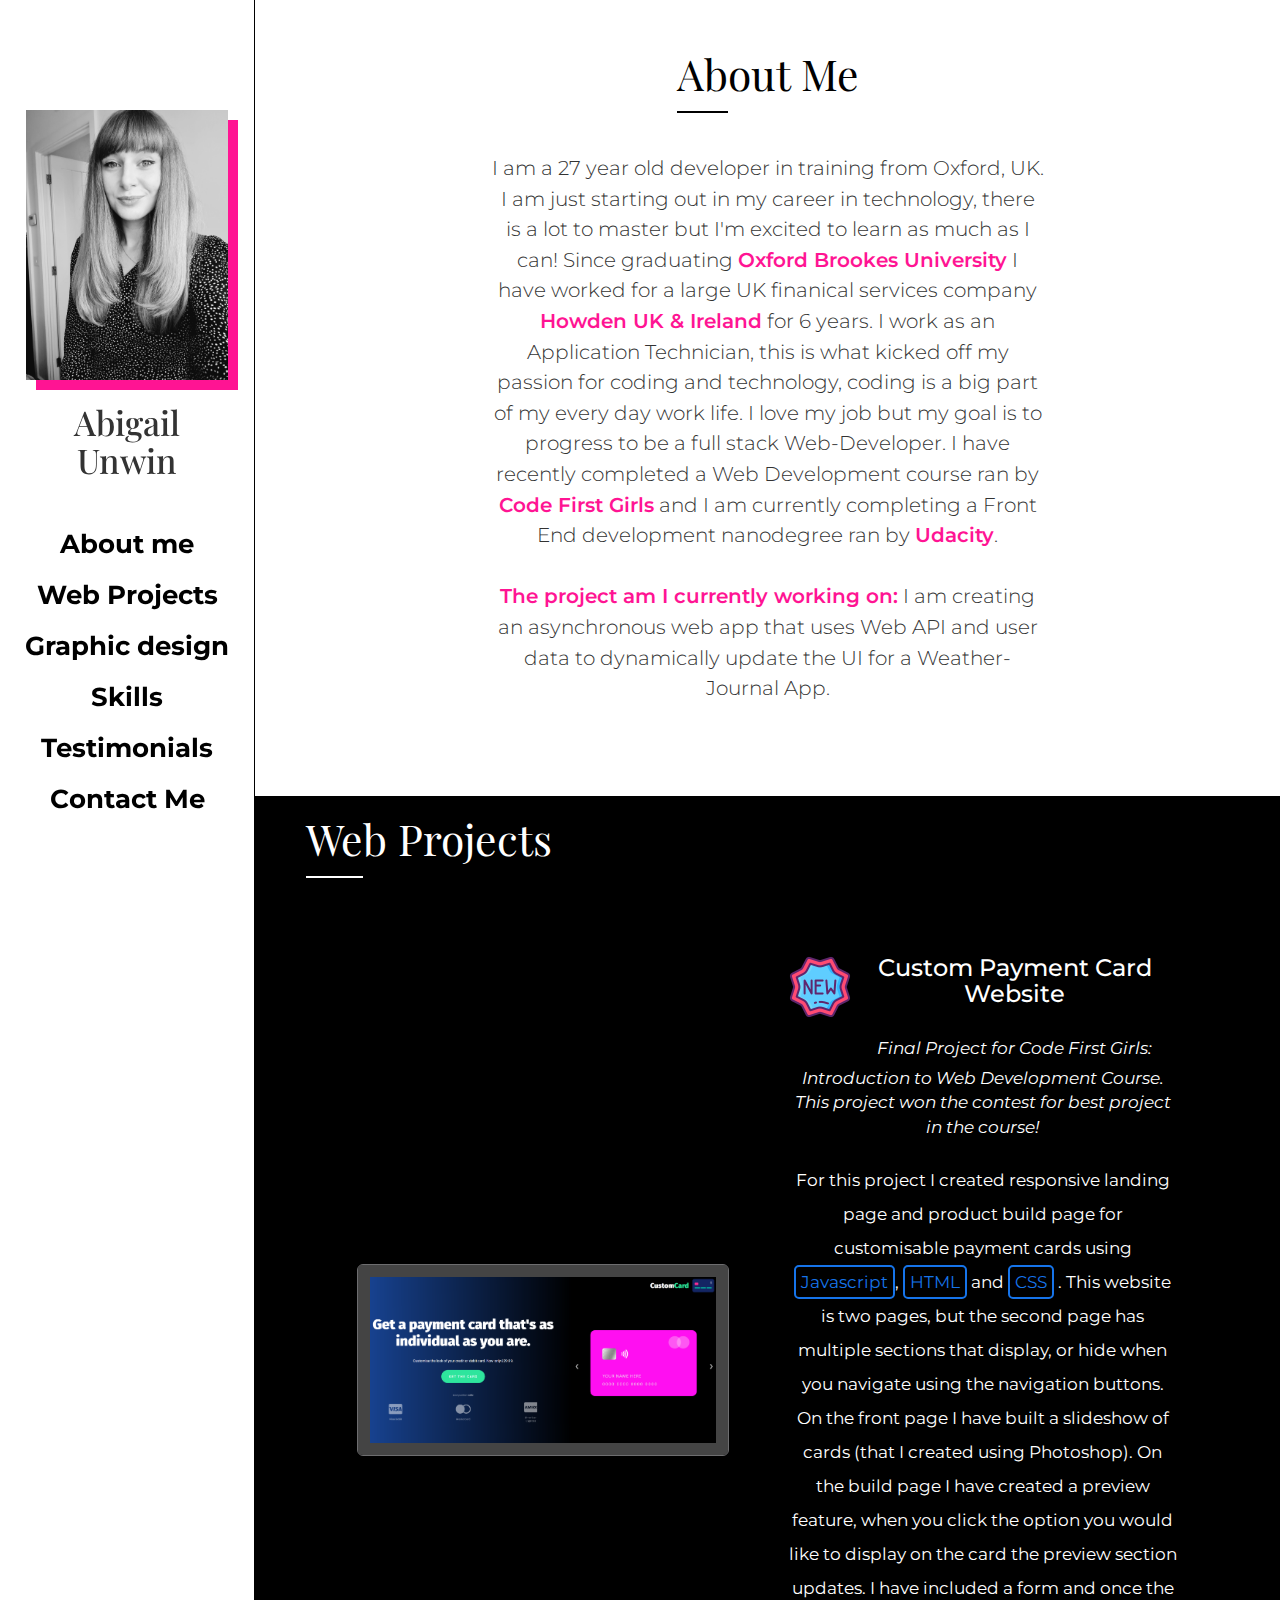
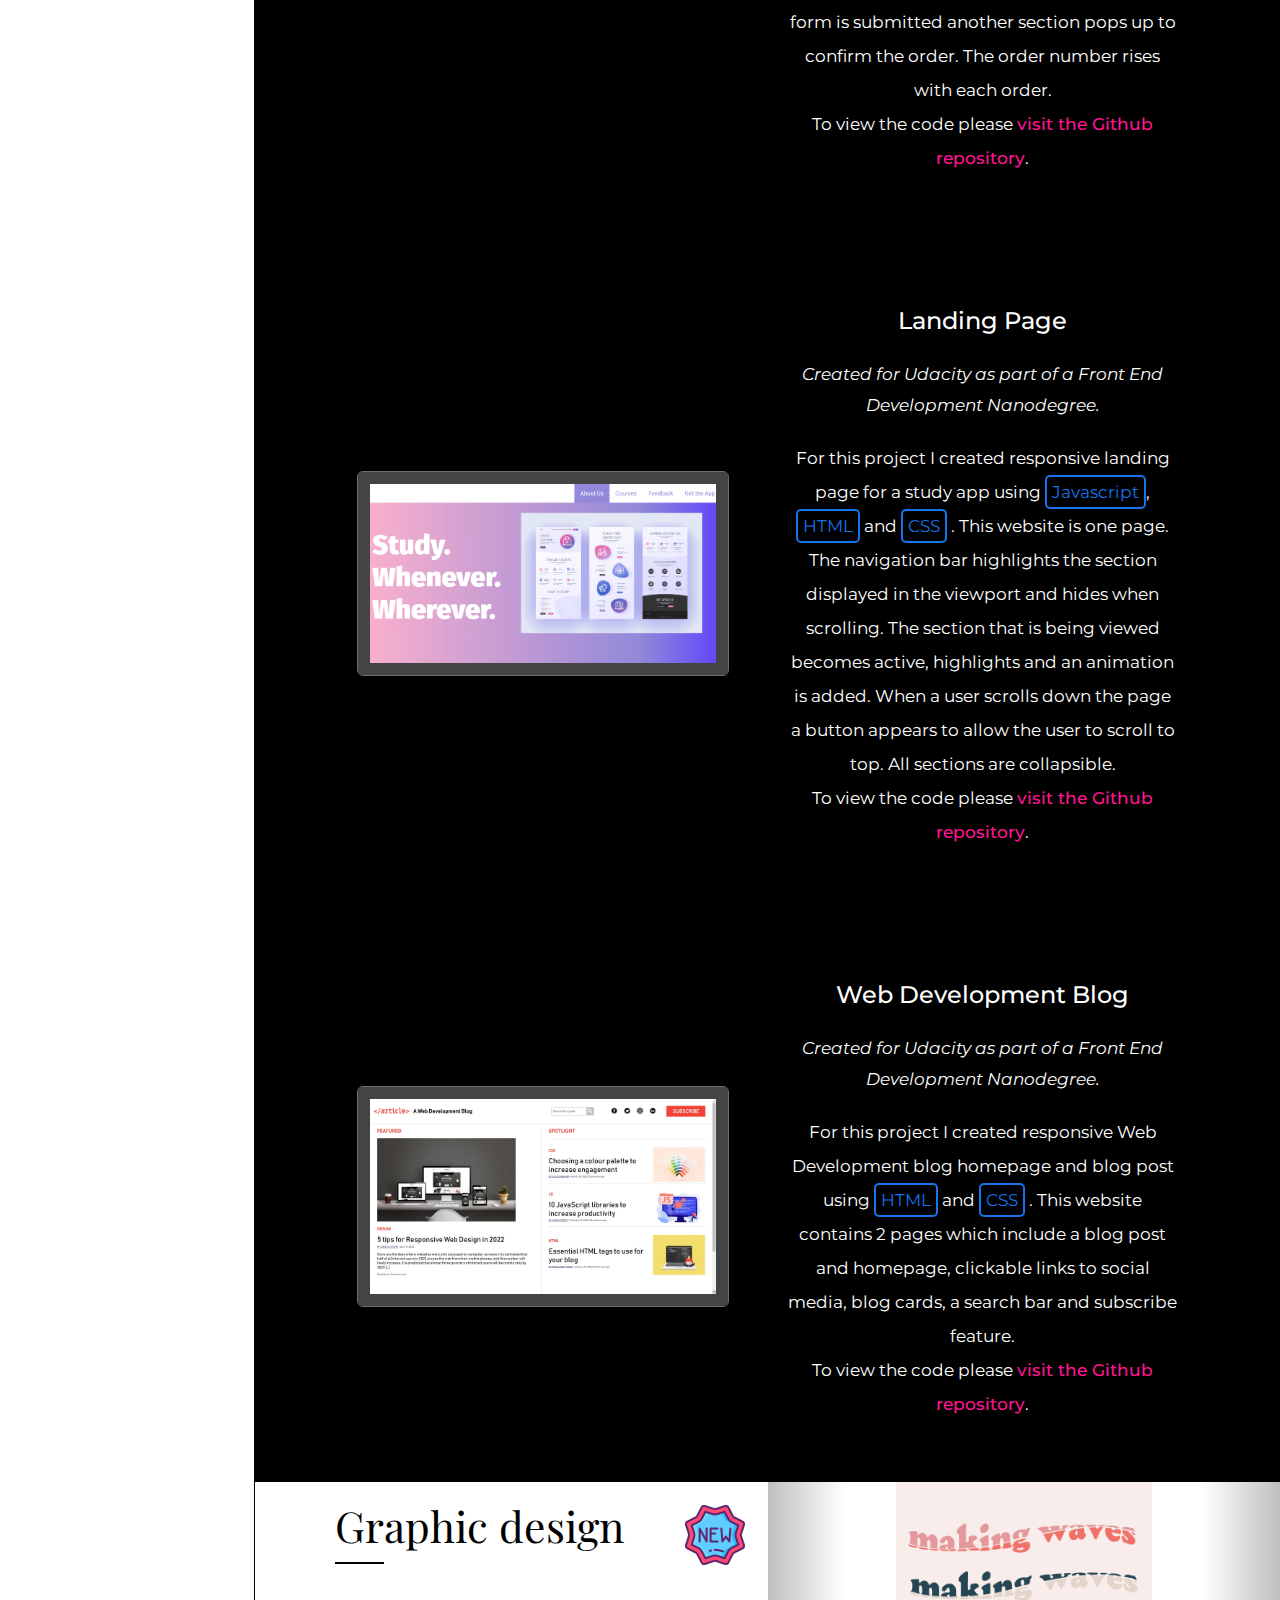
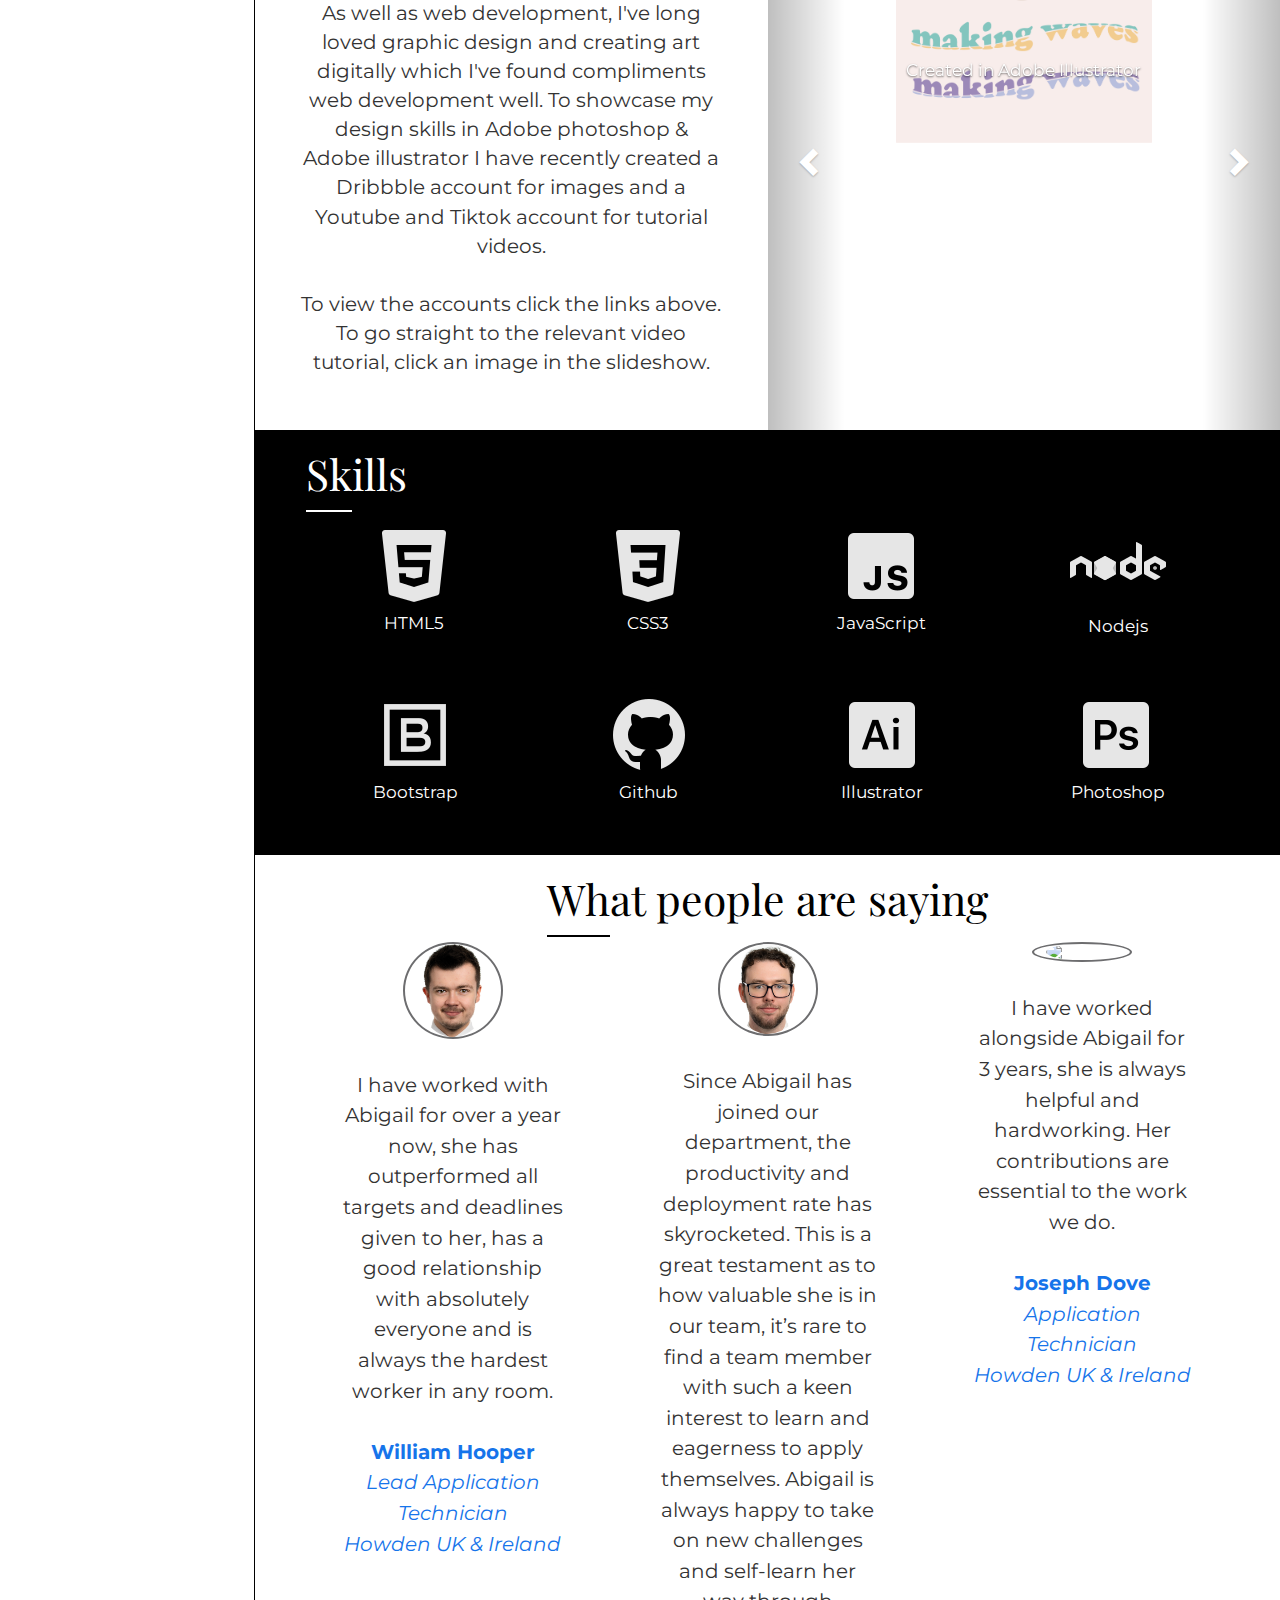
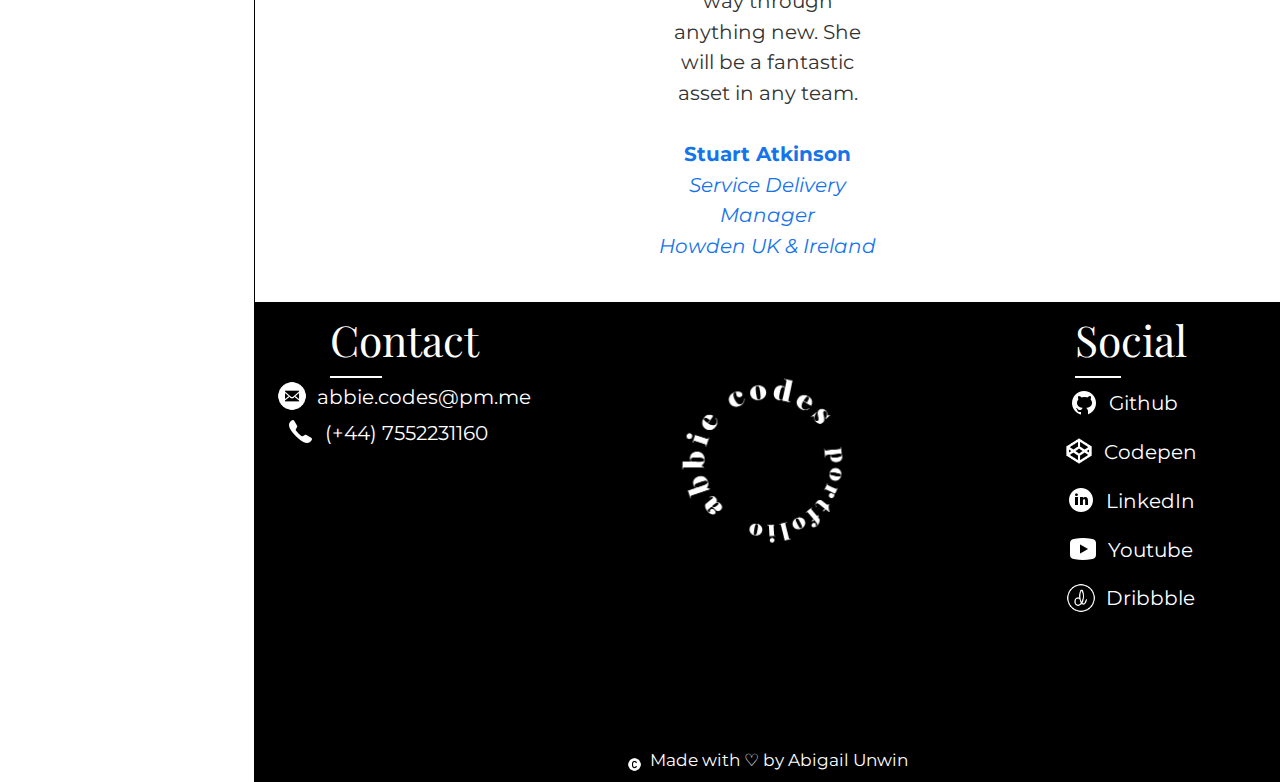
==== index.html @ 574ca109 "Update index.html" ====
<!DOCTYPE html>
<html lang="en">

<head>
    <!--Meta-->
    <meta charset="UTF-8">
    <meta name="viewport" content="width=device-width, initial-scale=1.0">
    <!--Bootstrap-->
    <link rel="stylesheet" href="https://maxcdn.bootstrapcdn.com/bootstrap/3.4.1/css/bootstrap.min.css">
    <script src="https://ajax.googleapis.com/ajax/libs/jquery/3.6.0/jquery.min.js"></script>
    <script src="https://maxcdn.bootstrapcdn.com/bootstrap/3.4.1/js/bootstrap.min.js"></script>
    <!--Favicon-->
    <link rel="apple-touch-icon" sizes="180x180" href="images/favicon/apple-touch-icon.png">
    <link rel="icon" type="image/png" sizes="32x32" href="images/favicon/favicon-32x32.png">
    <link rel="icon" type="image/png" sizes="16x16" href="images/favicon/favicon-16x16.png">
    <link rel="manifest" href="images/favicon/site.webmanifest">
    <!--CSS-->
    <link rel="stylesheet" href="CSS/styles.css">
    <link href="https://fonts.googleapis.com/css2?family=Montserrat:wght@200;300;400;500;600;700&display=swap"
        rel="stylesheet">
    <link href="https://fonts.googleapis.com/css2?family=Playfair+Display:wght@700&display=swap" rel="stylesheet">
    <link rel="preconnect" href="https://fonts.googleapis.com">
    <link rel="preconnect" href="https://fonts.gstatic.com" crossorigin>
    <!--Title-->
    <title>Abigail Unwin | Portfolio</title>
</head>

<body id="body">
    <header id="header-container">
        <nav>
            <img src="images/headshot.jpg" alt="A photo of Abigail Unwin">
            <h1 class="header-name">Abigail Unwin</h1>
            <br>
            <a class="nav-link">About me</a>
            <a class="nav-link">Web Projects</a>
            <a class="nav-link">Graphic design</a>
            <a class="nav-link">Skills</a>
            <a class="nav-link">Testimonials</a>
            <a class="nav-link">Contact Me</a>
        </nav>
    </header>
    <section id="about-me-container">
        <h2 class="section-title" class="about-me-title"><span class="underline">Ab</span>out Me</h2><br>
        <p class="about-me">
            I am a 27 year old developer in training from Oxford, UK.
            I am just starting out in my career in technology,
            there is a lot to master but I'm excited to learn as much as I can!
            Since graduating <a href="https://www.brookes.ac.uk/">Oxford Brookes University</a> I have worked
            for a large UK finanical services company <a href="https://www.howdengroup.com/uk-en">Howden UK &
                Ireland</a>
            for 6 years. I work as an Application Technician, this is what kicked off my passion for coding and
            technology,
            coding is a big part of my every day work life. I love my job but my goal is to progress to be a full stack
            Web-Developer. I have recently completed a Web Development course ran by <a
                href="https://codefirstgirls.com/">Code First
                Girls</a> and I am currently completing a Front End development nanodegree
            ran by <a
                href="https://www.udacity.com/course/front-end-web-developer-nanodegree--nd0011?utm_source=gsem_brand&utm_medium=ads_r&utm_campaign=12906460312_c_individuals&utm_term=121838871739&utm_keyword=udacity%20front%20end_e&gclid=CjwKCAjw4ayUBhA4EiwATWyBrqVFnnVUpAnf2r1iGQ95xTxOIpW04v_8TKuYKuVAc_D9p9ez-XQKbBoCvZEQAvD_BwE">Udacity</a>.
            <br><br>
            <span class="current-project">The project am I currently working on:</span> I am creating an asynchronous
            web app that uses Web API and user data to dynamically update the UI for a Weather-Journal App.
        </p>
    </section>
    <section id="projects-container">
        <div class="title-container">
            <h2 class="section-title white-title"><span class="white-title underline">We</span>b Projects</h2>
        </div>
        <div class="projects">
            <div class="project-card">
                <div class="left-col-project-card">
                    <a href="https://abbie-codes.github.io/custom-card/">
                        <img class="project-image" src="images/custom-card.png" alt="image of Custom Card landing page"
                            width="95%"></a>
                </div>
                <div class="right-col-project-card">
                    <a class="project-name" href="https://abbie-codes.github.io/custom-card/">
                        <h3><img class="new-project" src="images/icons/new.png" alt="new">Custom Payment Card Website
                        </h3>
                    </a>
                    <i>Final Project for Code First Girls: Introduction to Web Development Course.<br>
                        This project won the contest for best project in the course!</i><br>
                    <br>
                    <p>For this project I created responsive landing page and product build page for customisable
                        payment cards using <span class="lang">Javascript</span>, <span class="lang">HTML</span>
                        and <span class="lang">CSS</span> . This website is two pages, but the second page has multiple
                        sections that display, or hide when you navigate using the navigation buttons. On the front page
                        I have built a slideshow of cards (that I created using Photoshop). On the build page I have
                        created a preview feature, when you click the option you would like to display on the card the
                        preview section updates. I have included a form and once the form is submitted another section
                        pops up to confirm the order.
                        The order number rises with each order.
                        <br>
                        To view the code please
                        <a class="github-repository" href="https://github.com/abbie-codes/custom-card">visit the Github
                            repository</a>.
                    </p>
                </div>
            </div>
            <div class="projects">
                <div class="project-card">
                    <div class="left-col-project-card">
                        <a href="https://abbie-codes.github.io/landing-page/">
                            <img class="project-image" src="images/landing-page.png" alt="image of landing page"
                                width="95%"></a>
                    </div>
                    <div class="right-col-project-card">
                        <a class="project-name" href="https://abbie-codes.github.io/landing-page/">
                            <h3>Landing Page</h3>
                        </a>
                        <i>Created for Udacity as part of a Front End Development Nanodegree.</i><br>
                        <br>
                        <p>For this project I created responsive landing page for a study app using <span
                                class="lang">Javascript</span>, <span class="lang">HTML</span>
                            and <span class="lang">CSS</span> . This website is one page. The navigation bar highlights
                            the
                            section displayed in the viewport and hides when scrolling. The section that is being viewed
                            becomes active, highlights and an animation is added. When a user scrolls down the page a
                            button
                            appears to allow the user to scroll to top. All sections are collapsible.
                            <br>
                            To view the code please
                            <a class="github-repository" href="https://github.com/abbie-codes/landing-page">visit the
                                Github
                                repository</a>.
                        </p>
                    </div>
                </div>
                <div class="project-card">
                    <div class="left-col-project-card">
                        <a href="https://abbie-codes.github.io/article-blog/">
                            <img class="project-image" src="images/article-blog.jpg" alt="image of blog website"
                                width="95%"></a>
                    </div>
                    <div class="right-col-project-card">
                        <a class="project-name" href="https://abbie-codes.github.io/article-blog/">
                            <h3>Web Development Blog</h3>
                        </a>
                        <i>Created for Udacity as part of a Front End Development Nanodegree.</i><br>
                        <br>
                        <p>For this project I created responsive Web Development blog homepage and blog post using <span
                                class="lang">HTML</span>
                            and <span class="lang">CSS</span> . This website contains 2 pages which include a blog post
                            and
                            homepage,
                            clickable links to social media, blog cards, a search
                            bar and subscribe feature.
                            <br>
                            To view the code please
                            <a class="github-repository" href="https://github.com/abbie-codes/article-blog">visit the
                                Github
                                repository</a>.
                        </p>
                    </div>
                </div>
            </div>
    </section>

    <section id="design-container">
        <div id="design-description">
            <h2 class="section-title" class="about-me-title"><span class="underline">Gr</span>aphic design<img
                    class="new" src="images/icons/new.png" alt="new"></h2><br>
            <p class="design-description-p">As well as web development, I've long loved graphic design and creating art
                digitally which I've found compliments web development well.
                To showcase my design skills in Adobe photoshop & Adobe illustrator I have recently created a Dribbble
                account for images and a Youtube and Tiktok account for tutorial videos.
                <br><br>
                To view the accounts click the links above. To go straight to the relevant video tutorial, click an
                image in the slideshow.
            </p>
        </div>

        <div id="myCarousel" class="carousel slide">
            <!-- Indicators -->
            <ol class="carousel-indicators">
                <li class="item1 active"></li>
                <li class="item2"></li>
                <li class="item3"></li>
                <li class="item4"></li>
            </ol>

            <!-- Wrapper for slides -->
            <div class="carousel-inner" role="listbox">

                <div class="item active">
                    <a href="https://www.youtube.com/watch?v=UZ1Rp2_9cpw">
                        <img src="images/making-waves.png"
                            alt="Making waves text that repeats four times with wavy effect split in the middle multicolored">
                    </a>
                    <div class="carousel-caption">
                        <p>Created in Adobe Illustrator</p>
                    </div>
                </div>

                <div class="item">
                    <a href="https://www.youtube.com/watch?v=UZ1Rp2_9cpw">
                        <img src="images/making-waves.png"
                            alt="Making waves text that repeats four times with wavy effect split in the middle multicolored">
                    </a>
                    <div class="carousel-caption">
                        <p>Created in Adobe Illustrator</p>
                    </div>
                </div>

                <div class="item">
                    <a href="https://www.youtube.com/watch?v=UZ1Rp2_9cpw">
                        <img src="images/making-waves.png"
                            alt="Making waves text that repeats four times with wavy effect split in the middle multicolored">
                    </a>
                    <div class="carousel-caption">
                        <p>Created in Adobe Illustrator</p>
                    </div>
                </div>

                <div class="item">
                    <a href="https://www.youtube.com/watch?v=UZ1Rp2_9cpw">
                        <img src="images/making-waves.png"
                            alt="Making waves text that repeats four times with wavy effect split in the middle multicolored">
                    </a>
                    <div class="carousel-caption">
                        <p>Created in Adobe Illustrator</p>
                    </div>
                </div>

            </div>
            <!-- Left and right controls -->
            <a class="left carousel-control" href="#myCarousel" role="button" style="background-color: #fff">
                <span class="glyphicon glyphicon-chevron-left" aria-hidden="true"></span>
                <span class="sr-only">Previous</span>
            </a>
            <a class="right carousel-control" href="#myCarousel" role="button" style="background-color: #fff">
                <span class="glyphicon glyphicon-chevron-right" aria-hidden="true"></span>
                <span class="sr-only">Next</span>
            </a>
        </div>
        </div>
        <br>
    </section>
    <section id="skills-container">
        <div class="title-container">
            <h2 class="section-title white-title"><span class="underline white-title">Sk</span>ills</h2>
        </div>
        <div class="programming-icons">
            <figure class="icon">
                <img src="images/icons/icons8-html-5-90.png" alt="html5 logo">
                <figcaption>HTML5</figcaption>
            </figure>
            <figure class="icon">
                <img src="images/icons/icons8-css3-90.png" alt="CSS3 logo" ;>
                <figcaption>CSS3</figcaption>
            </figure>
            <figure class="icon">
                <img src="images/icons/icons8-javascript-90.png" alt="JavaScript logo">
                <figcaption>JavaScript</figcaption>
            </figure>
            <figure class="icon">
                <img src="images/icons/icons8-nodejs-96.png" alt="Nodejs">
                <figcaption>Nodejs</figcaption>
            </figure>
        </div>
        <div class="programming-icons">
            <figure class="icon">
                <img src="images/icons/icons8-bootstrap-90.png" alt="Bootstap logo">
                <figcaption>Bootstrap</figcaption>
            </figure>
            <figure class="icon">
                <img src="images/icons/icons8-github-90.png" alt="Github logo">
                <figcaption>Github</figcaption>
            </figure>
            <figure class="icon">
                <img src="images/icons/icons8-adobe-illustrator-90.png" alt="Adobe Illustrator logo">
                <figcaption>Illustrator</figcaption>
            </figure>
            <figure class="icon">
                <img src="images/icons/icons8-adobe-photoshop-90.png" alt="Photoshop logo">
                <figcaption>Photoshop</figcaption>
            </figure>
        </div>
    </section>

    <section id="testimonials-container">
        <div class="testimonials-title">
            <h2 class="section-title"><span class="underline">Wh</span>at people are saying</h2>
        </div>
        <div class="quote-container">
            <quote>
                <img class="testimonial-author-photo" src="images/will.jpeg" width="100"><br>
                I have worked with Abigail for over a year now, she has outperformed all targets and deadlines given
                to
                her, has a good relationship with absolutely everyone and is always the hardest worker in any room.
                <span class="testimonial-author"><br><br><b>William Hooper</b><br>
                    <i>Lead Application Technician<br>Howden UK & Ireland</i></span>
            </quote>
            <quote>
                <img class="testimonial-author-photo" src="images/stuart.jpg" width="100"><br>
                Since Abigail has joined our department, the productivity and deployment rate has skyrocketed. This
                is a
                great testament as to how valuable she is in our team, it’s rare to find a team member with such a
                keen
                interest to learn and eagerness to apply themselves. Abigail is always happy to take on new
                challenges
                and self-learn her way through anything new. She will be a fantastic asset in any team.
                <br>
                <span class="testimonial-author"><br><b>Stuart Atkinson</b><br>
                    <i>Service Delivery Manager<br>Howden UK & Ireland</i></span>
            </quote>
            <quote>
                <img class="testimonial-author-photo" src="images/joey.png" width="100"><br>
                I have worked alongside Abigail for 3 years, she is always helpful and hardworking. Her
                contributions are essential to the work we do.
                <span class="testimonial-author"><br><br><b>Joseph Dove</b><br>
                    <i>Application Technician <br>Howden UK & Ireland</i></span>
            </quote>
        </div>
    </section>

    <section id="footer-container">
        <div class="contact-me">
            <div class="footer-title">
                <h2 class="section-title white-title"><span class="underline white-title">Co</span>ntact</h2>
            </div>
            <div class="icon-descriptor">
                <img src="images/icons/icons8-circled-envelope-50.png" height="30px" width="30px"> &nbsp
                abbie.codes@pm.me
            </div>
            <div class="icon-descriptor">
                <img src="images/icons/icons8-phone-30.png"> &nbsp (+44) 7552231160 &nbsp&nbsp&nbsp&nbsp&nbsp&nbsp
            </div>
        </div>
        <div class="social">
            <div class="footer-title">
                <h2 class="section-title white-title"><span class="underline white-title">So</span>cial</h2>
            </div>
            <div class="icon-descriptor">
                <a href="https://github.com/abbie-codes?tab=repositories" target="_blank"><img
                        src="images/icons/icons8-github-30.png"> &nbsp Github &nbsp&nbsp</a>
            </div>
            <div class="icon-descriptor">
                <a href="https://codepen.io/abbie-codes" target="_blank"><img src="images/icons/icons8-codepen-50.png"
                        height="30px" width="30px"> &nbsp Codepen</a>
            </div>
            <div class="icon-descriptor">
                <a href="https://www.linkedin.com/in/abigail-unwin-035104186/" target="_blank"><img
                        src="images/icons/icons8-linkedin-circled-30.png"> &nbsp LinkedIn</a>
            </div>
            <div class="icon-descriptor">
                <a href="https://www.youtube.com/channel/UCmBJnPavAmEraarCgpY2TBw" target="_blank"><img
                        src="images/icons/icons8-youtube-30.png"> &nbsp Youtube</a>
            </div>
            <div class="icon-descriptor">
                <a href="https://dribbble.com/abbieunwin" target="_blank"><img
                        src="images/icons/icons8-dribbble-circled-50.png" height="30" width="30"> &nbsp Dribbble</a>
            </div>
        </div>
        <div class="logo-footer">
            <img src="images/logo.png" height="250vh">
        </div>
        <p class="copyright">
            <img src="images/icons/icons8-copyright-all-rights-reserved-24.png" height="15px" width="15px">
            &nbsp Made with ♡ by Abigail Unwin
        </p>
    </section>
    <script src="JS/app.js"></script>
    <script>

    </script>
</body>

</html>
---- CSS/styles.css ----
@import "layout.css";

body {
    font-family: 'Montserrat', sans-serif;
    background-color: #000;
    font-size: 1.7em;
}

/*Header*/
#header-container {    
    border-right: 1px solid #000;
    background-color: #fff;
}

.header-name {
    font-size: 2em;
    padding: 2%;
    text-align: center;
    font-family: 'Playfair Display', serif;
}

nav > a {
    font-size: 1.5em;
    line-height: 2em;
    text-decoration: none;
    color: #000;
    width: 100%;
    text-align: center;
    font-weight: bold;
}

nav > a:hover {
    background-color: #1674ea;
    color: #fff;
    text-decoration: none;

}

/* Graphic design section */
#design-container {
    background-color: #fff;
    text-align: center;
}

.design-description-p {
    padding: 5%;
    font-size: 1.2em;
}

.new {
    float: right;
}

/*Skills section */
.icon img {
    opacity: 0.9;
}

/*Projects section */
.lang {
    padding: 5px;
    color: #1674ea;
    border: 2px solid #1674ea;
    border-radius: 5px;
    font-family: 'Montserrat', sans-serif;
}

.github-repository {
    color: deeppink;
    text-decoration: none;
    font-weight: 500;
}

.github-repository:hover {
    color: #0a2657;
}

.project-image {
    border: 12px solid #444;
    border-radius: 5px;
    outline: 1px solid #6d6d6f; 
}

.project-name,
.project-name:visited,
.project-name:hover {
    text-decoration: none;
    color: #fff;
    font-size: 2em;
}

.new-project {
    float: left;
}

/*About Me section*/
#about-me-container {
    background-color: #fff;
}

.section-title {
    color: #000;
    font-family: 'Playfair Display', serif;
    font-weight: 400;
    font-size: 2.5em;
    margin: auto;
}

.white-title {
    color: #fff;
}

.white-title > span {
    border-bottom: 2px solid #fff;
    color: #fff;
    font-family: 'Playfair Display', serif;
}

.underline {
    padding-bottom: 0.2em;
    border-bottom: 2px solid #000;
    color: #000;
    font-family: 'Playfair Display', serif;
}

.underline.white-title {
    border-bottom: 2px solid #fff;
    color: #fff;
}

.about-me {
    font-size: 1.2em;
    font-weight: 300;
    line-height: 1.5em;
}

.current-project,
.about-me > a:active,
.about-me > a {
    font-weight: 600;
    color: deeppink;
    text-decoration: none;
}

.about-me > a:hover {
    color: #0a2657;
}

/*Testimonials Section */
#testimonials-container {
    padding: 2%;
    background-color: #fff;
}

figcaption {
    color: #fff;
    text-align: center;
}

quote {
    font-size: 1.2em;
    line-height: 1.5em;
}

.testimonial-author {
    font-size: 1em;
    color:#1674ea;
    font-family: 'Montserrat', sans-serif;
    border-bottom: none;

}

.testimonial-author-photo {
    display: block;
    margin: auto;
    border: 2px solid #6d6d6f;
    box-shadow: 5px #000;
    border-radius: 50%;
    padding: 0px 12px;
}

/*Footer */
#footer-container {
    color: white;
}

.icon-descriptor {
    font-size: 1.2em;
    margin: 1%;
}

.icon-descriptor > a {
    color: white;
    text-decoration: none;
}
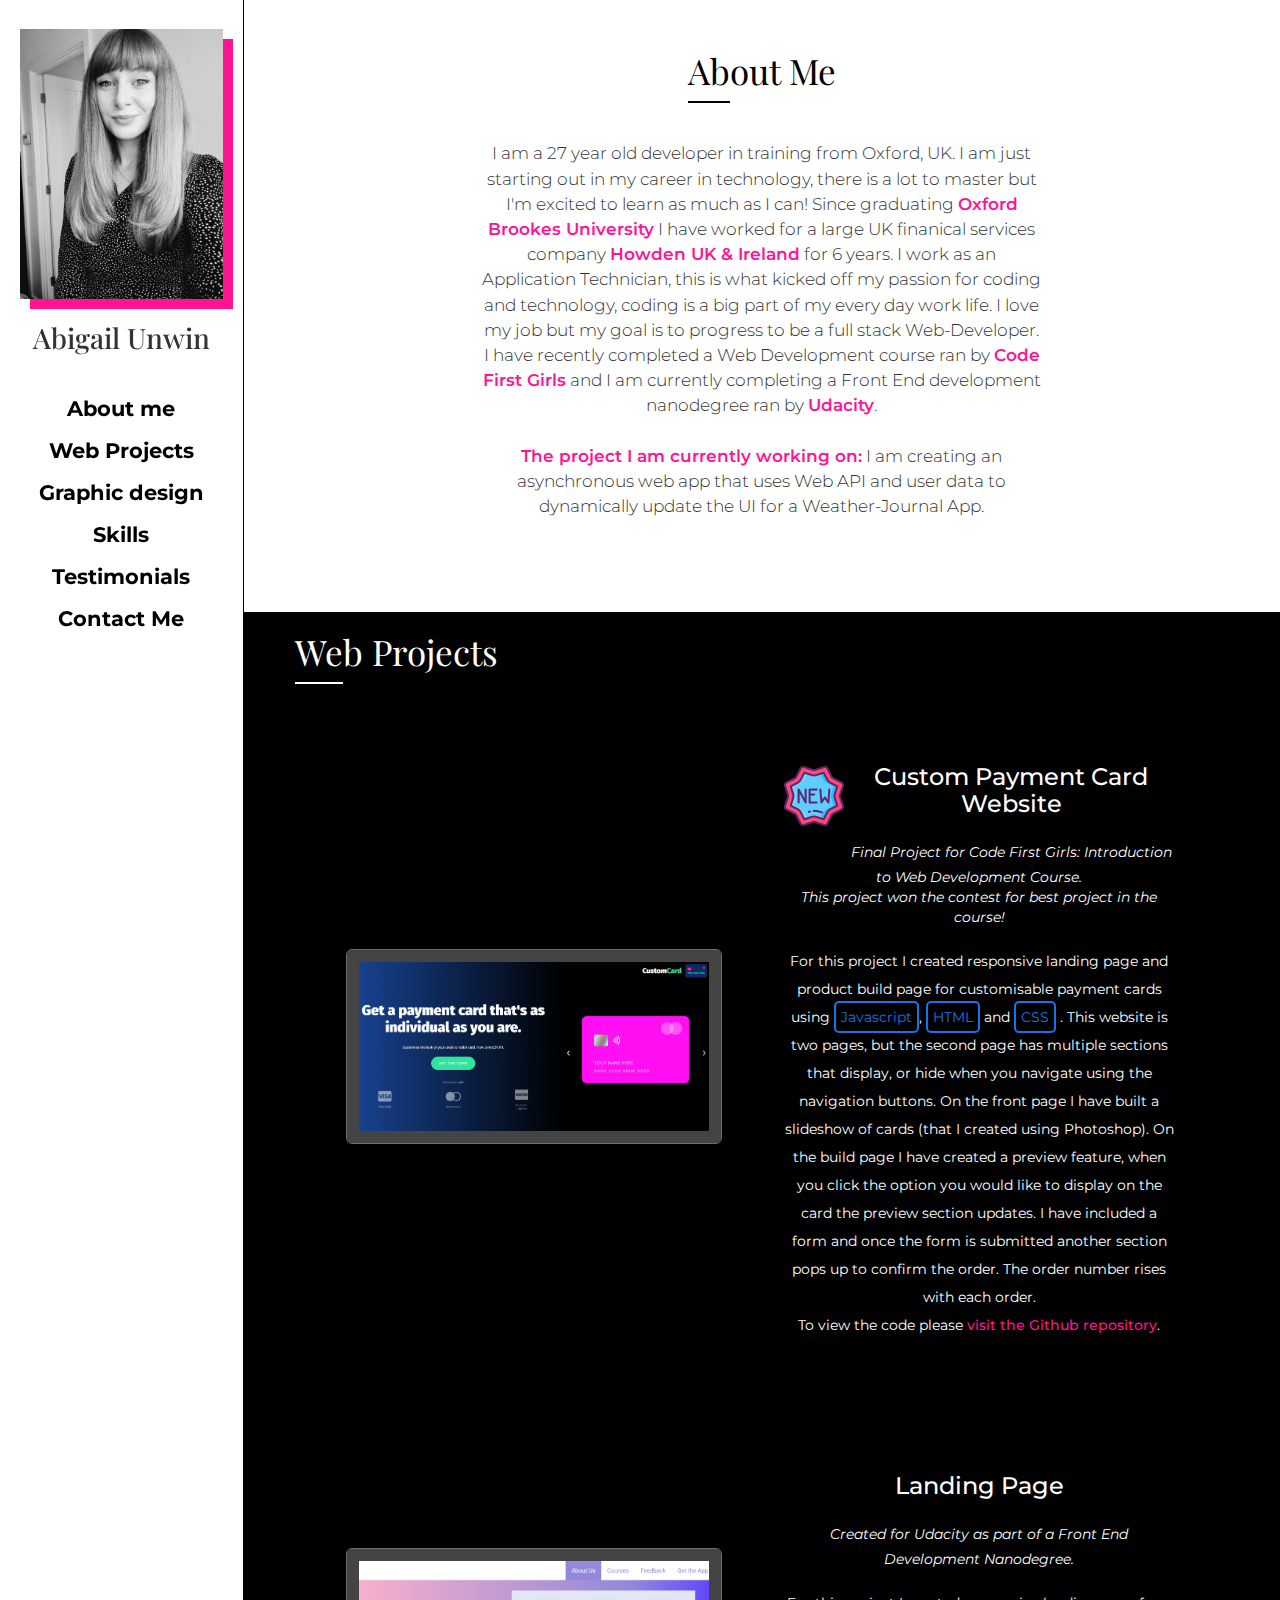
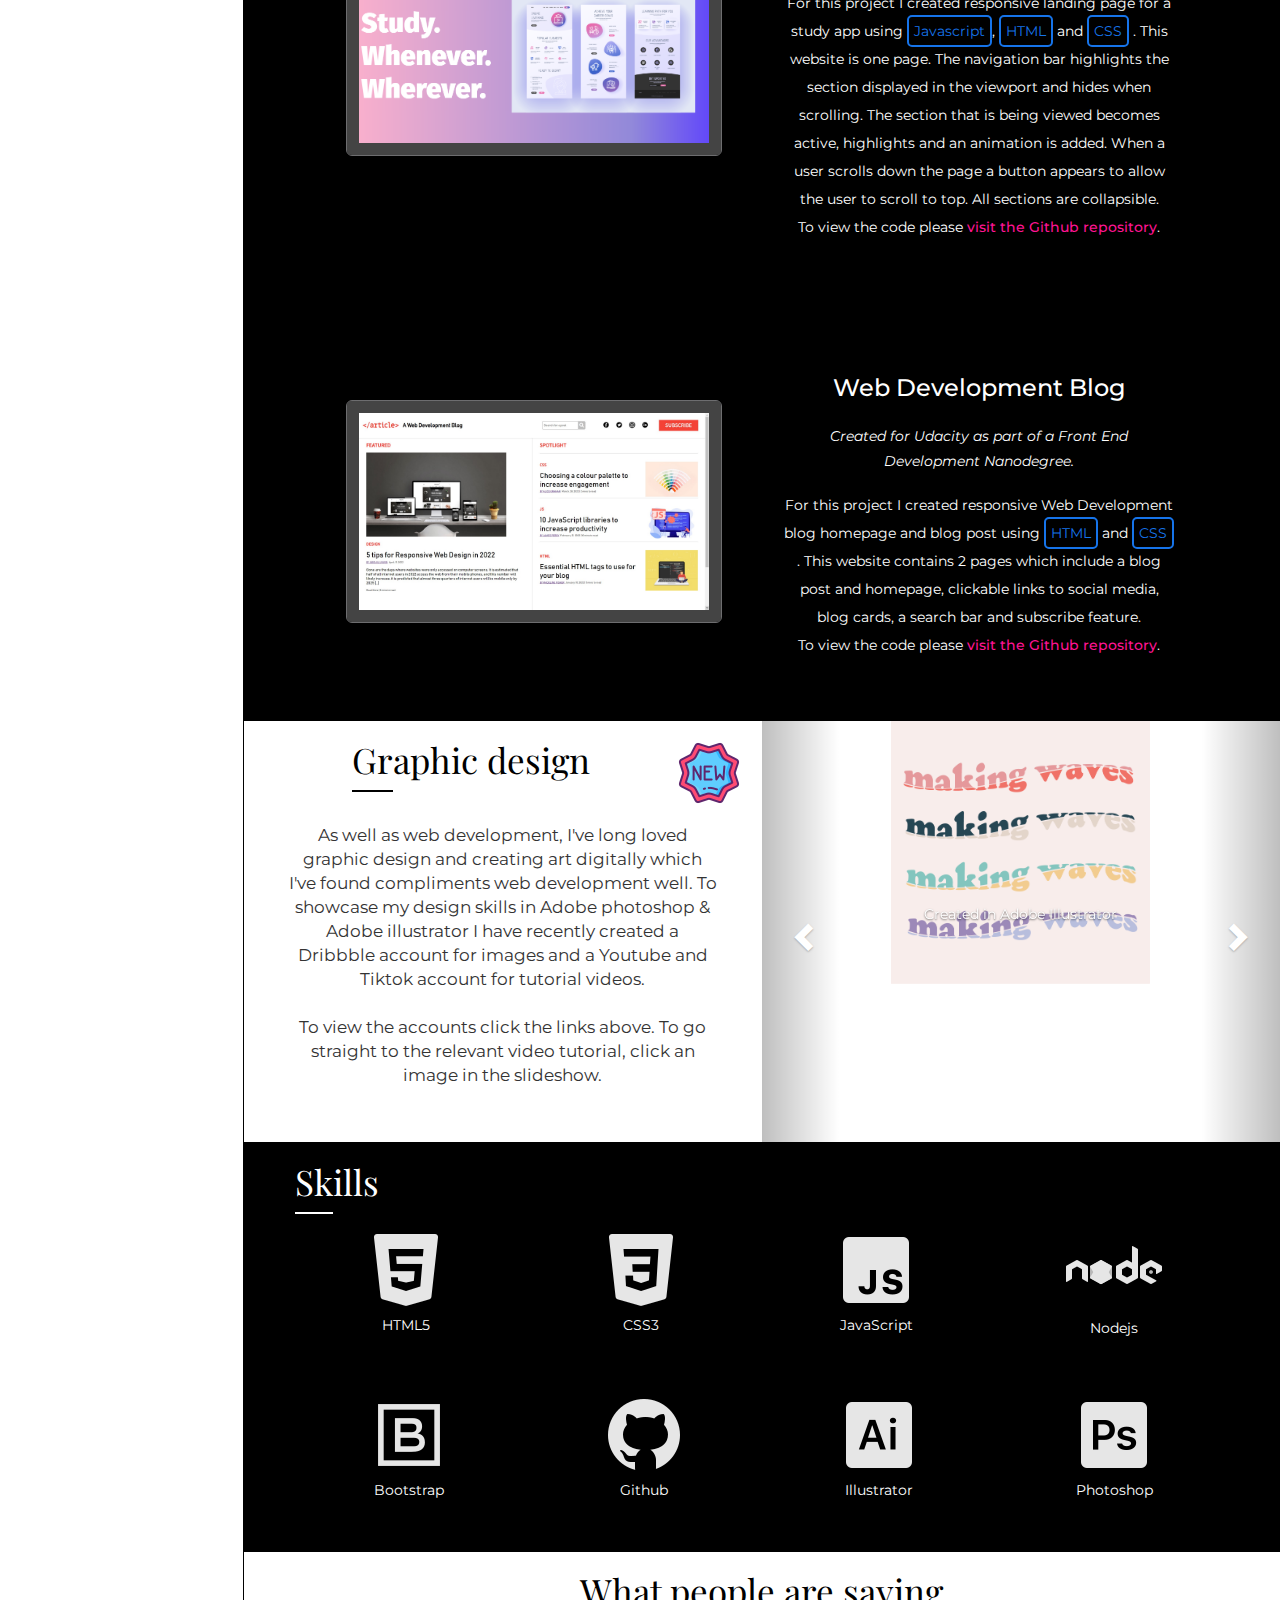
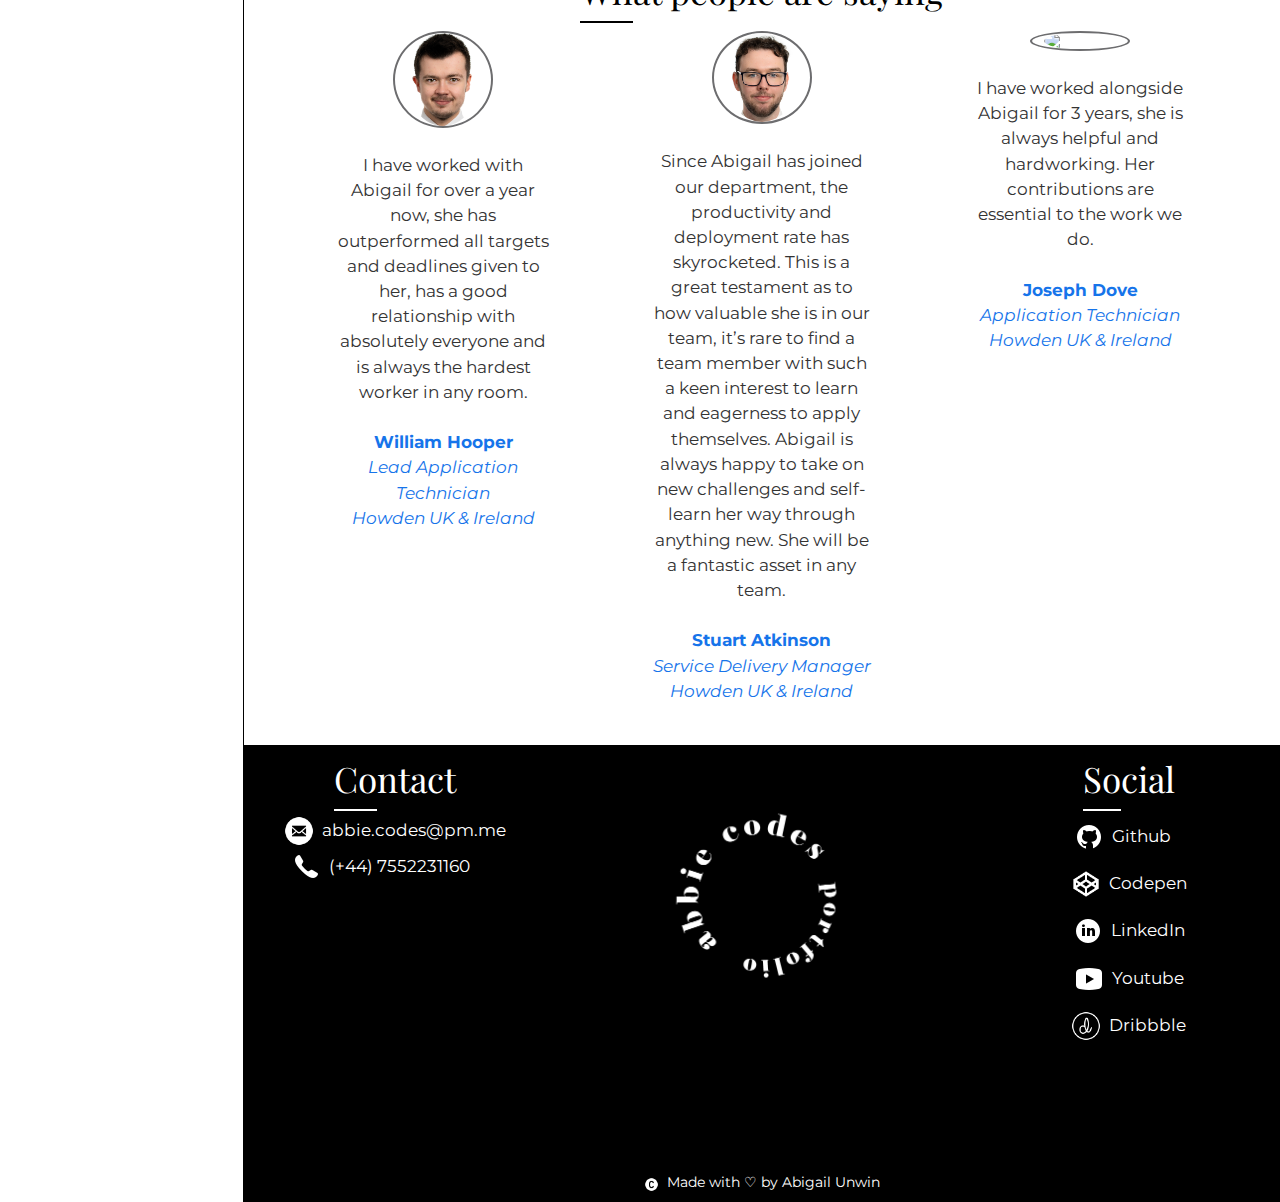
==== commit a1675c13: "Update index.html" ====
--- a/index.html
+++ b/index.html
@@ -57,7 +57,7 @@
             ran by <a
                 href="https://www.udacity.com/course/front-end-web-developer-nanodegree--nd0011?utm_source=gsem_brand&utm_medium=ads_r&utm_campaign=12906460312_c_individuals&utm_term=121838871739&utm_keyword=udacity%20front%20end_e&gclid=CjwKCAjw4ayUBhA4EiwATWyBrqVFnnVUpAnf2r1iGQ95xTxOIpW04v_8TKuYKuVAc_D9p9ez-XQKbBoCvZEQAvD_BwE">Udacity</a>.
             <br><br>
-            <span class="current-project">The project am I currently working on:</span> I am creating an asynchronous
+            <span class="current-project">The project I am currently working on:</span> I am creating an asynchronous
             web app that uses Web API and user data to dynamically update the UI for a Weather-Journal App.
         </p>
     </section>
--- a/CSS/styles.css
+++ b/CSS/styles.css
@@ -3,7 +3,6 @@
 body {
     font-family: 'Montserrat', sans-serif;
     background-color: #000;
-    font-size: 1.7em;
 }
 
 /*Header*/
@@ -192,4 +191,4 @@
 .icon-descriptor > a {
     color: white;
     text-decoration: none;
-}+}
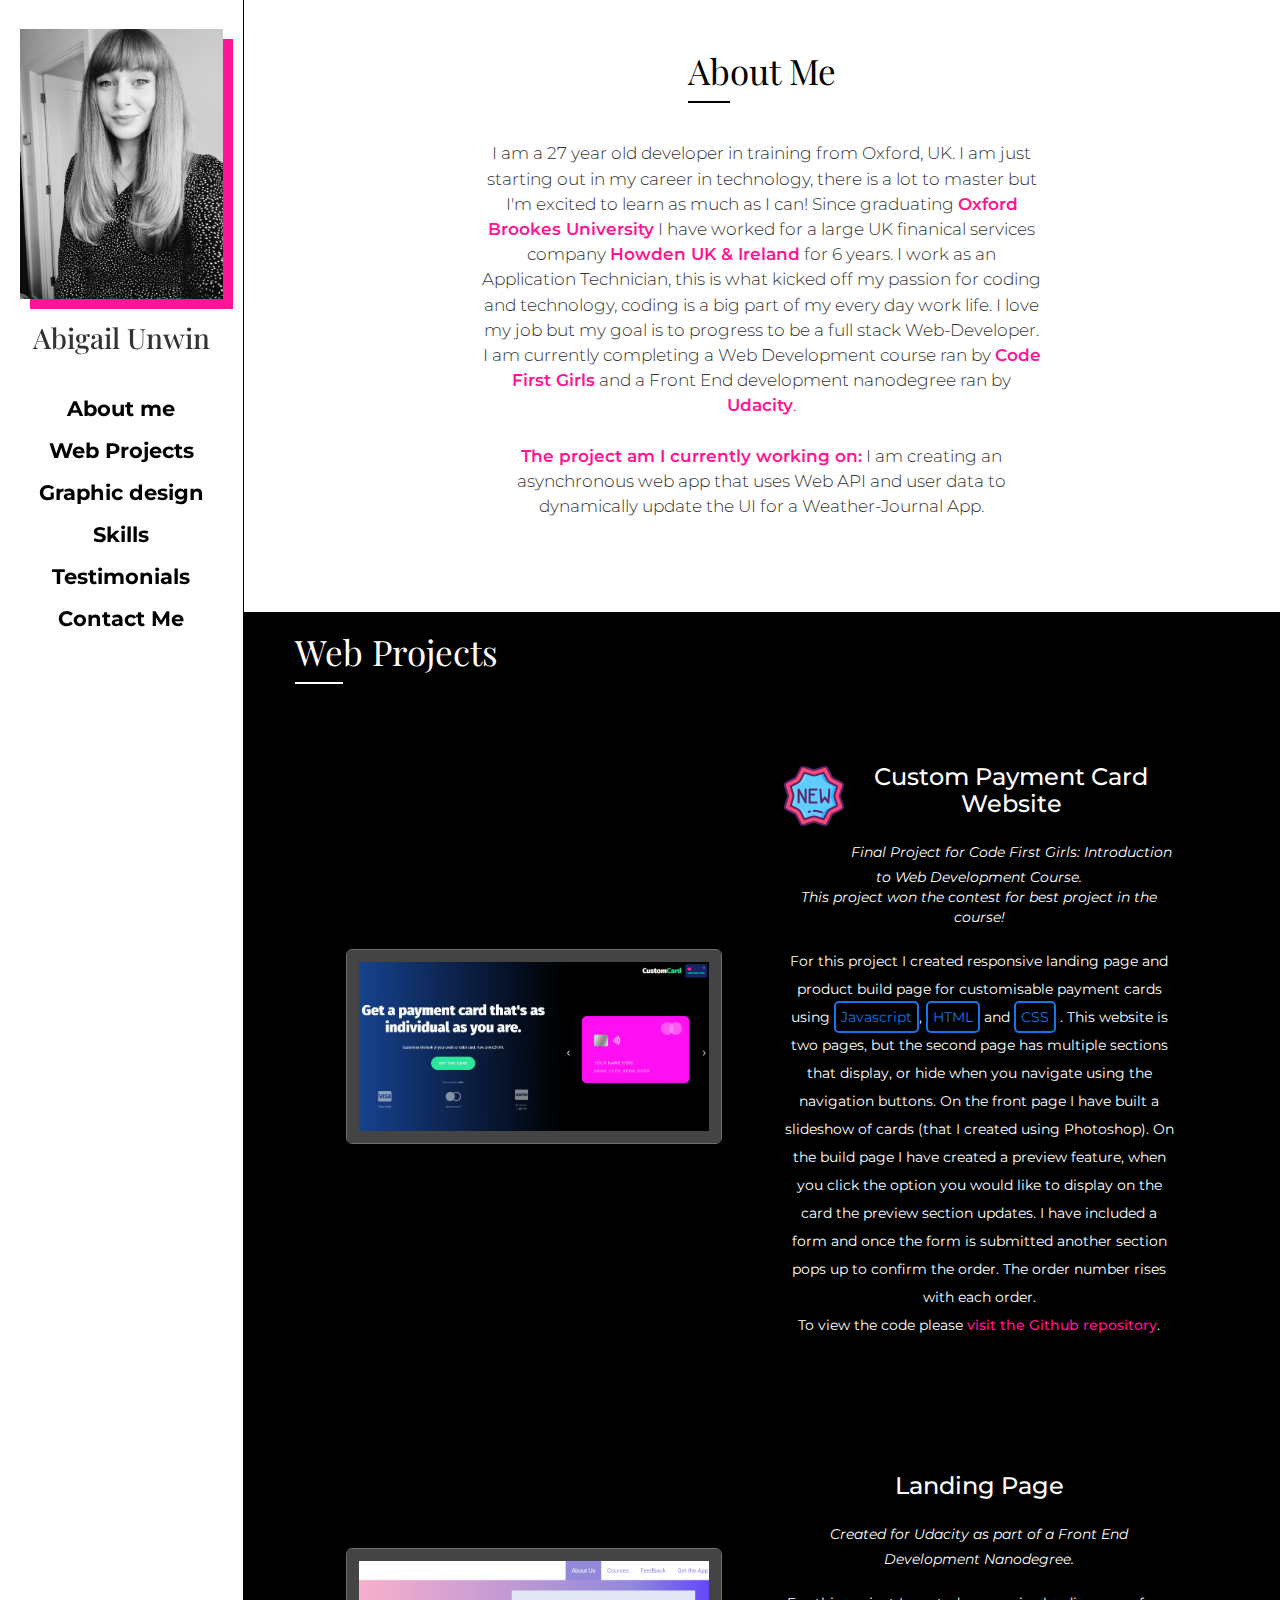
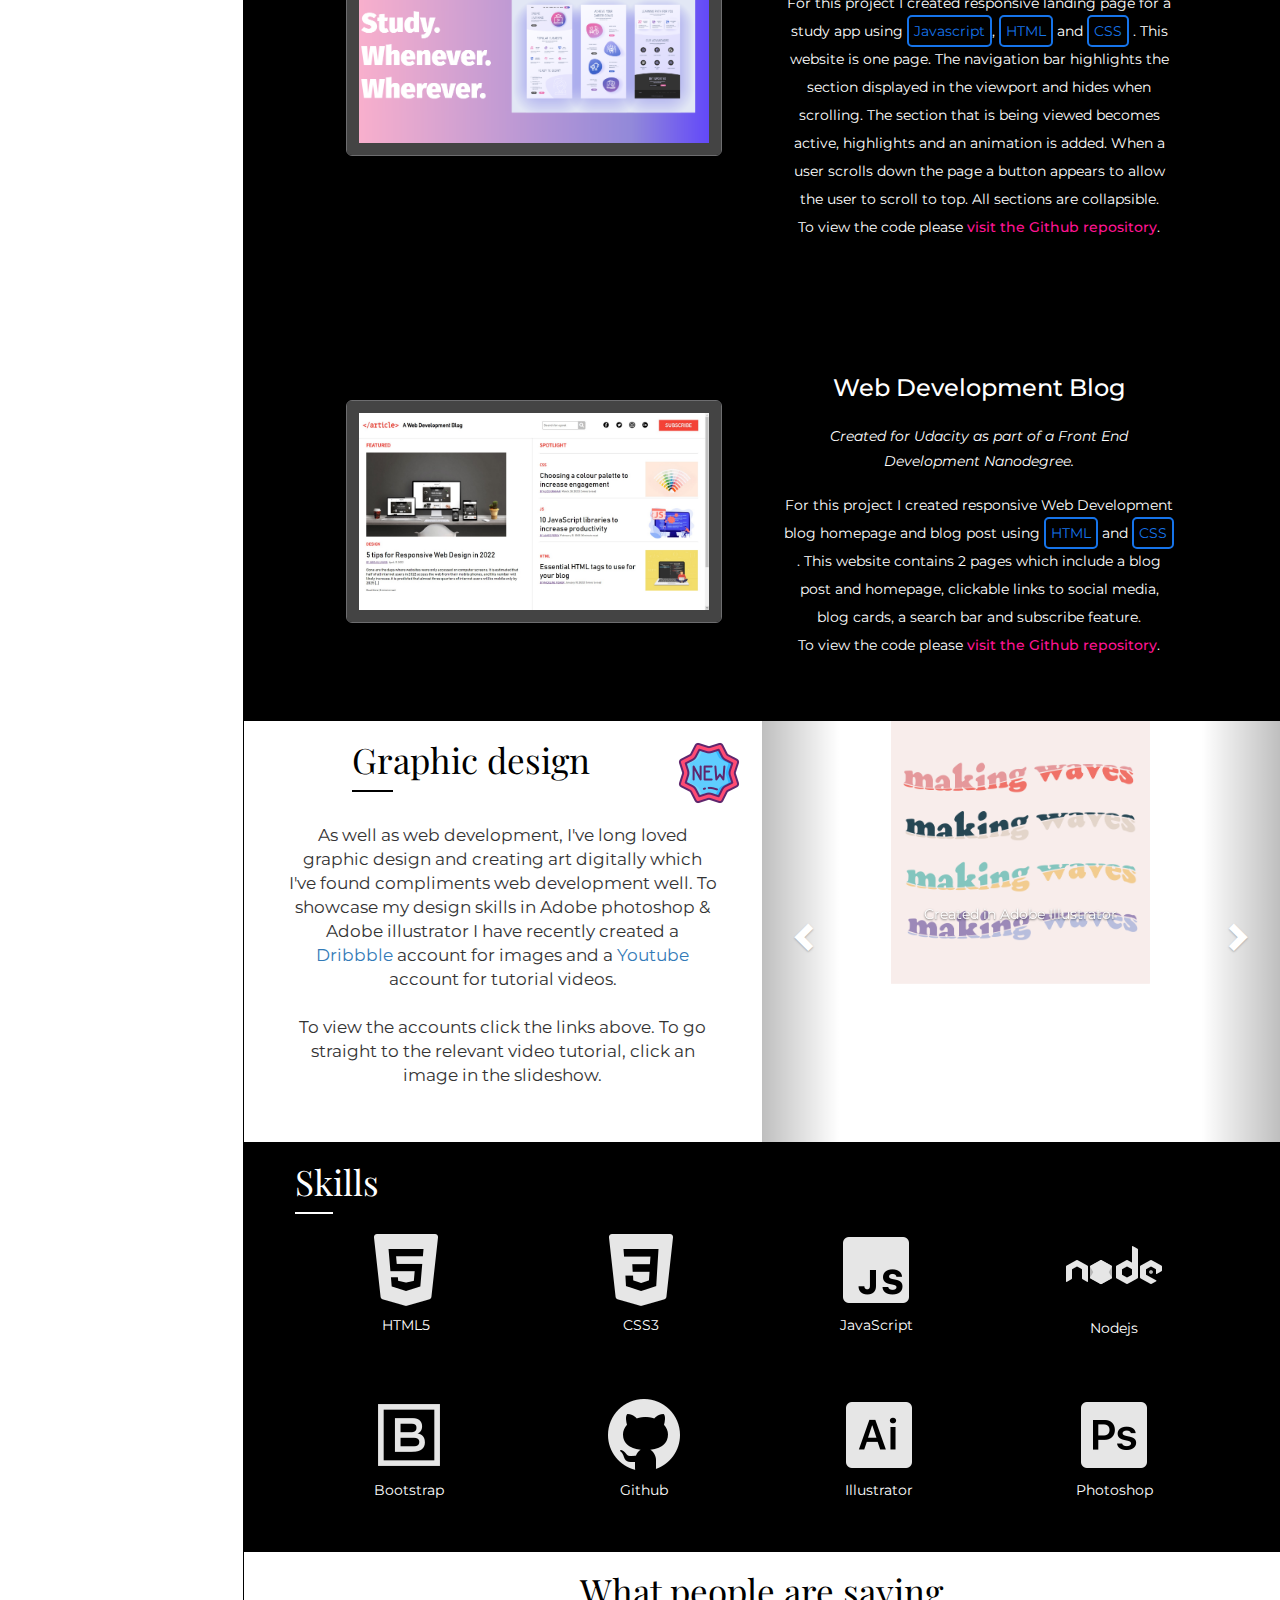
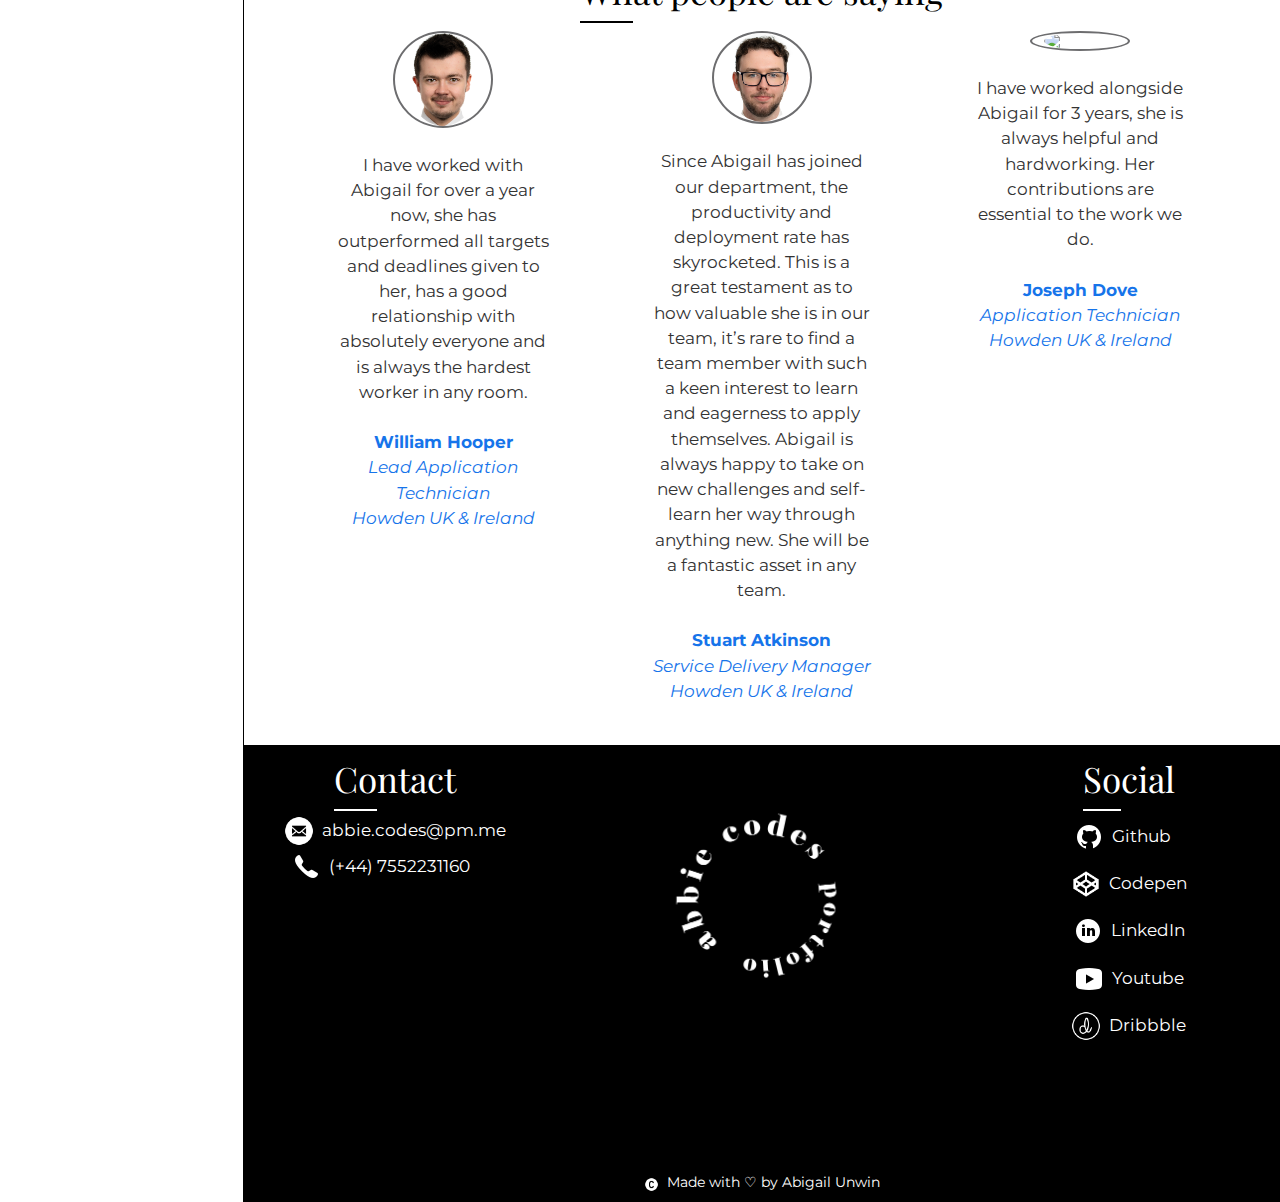
==== commit 3f854f28: "Add files via upload" ====
--- a/index.html
+++ b/index.html
@@ -51,13 +51,13 @@
             for 6 years. I work as an Application Technician, this is what kicked off my passion for coding and
             technology,
             coding is a big part of my every day work life. I love my job but my goal is to progress to be a full stack
-            Web-Developer. I have recently completed a Web Development course ran by <a
+            Web-Developer. I am currently completing a Web Development course ran by <a
                 href="https://codefirstgirls.com/">Code First
-                Girls</a> and I am currently completing a Front End development nanodegree
+                Girls</a> and a Front End development nanodegree
             ran by <a
                 href="https://www.udacity.com/course/front-end-web-developer-nanodegree--nd0011?utm_source=gsem_brand&utm_medium=ads_r&utm_campaign=12906460312_c_individuals&utm_term=121838871739&utm_keyword=udacity%20front%20end_e&gclid=CjwKCAjw4ayUBhA4EiwATWyBrqVFnnVUpAnf2r1iGQ95xTxOIpW04v_8TKuYKuVAc_D9p9ez-XQKbBoCvZEQAvD_BwE">Udacity</a>.
             <br><br>
-            <span class="current-project">The project I am currently working on:</span> I am creating an asynchronous
+            <span class="current-project">The project am I currently working on:</span> I am creating an asynchronous
             web app that uses Web API and user data to dynamically update the UI for a Weather-Journal App.
         </p>
     </section>
@@ -161,8 +161,8 @@
                     class="new" src="images/icons/new.png" alt="new"></h2><br>
             <p class="design-description-p">As well as web development, I've long loved graphic design and creating art
                 digitally which I've found compliments web development well.
-                To showcase my design skills in Adobe photoshop & Adobe illustrator I have recently created a Dribbble
-                account for images and a Youtube and Tiktok account for tutorial videos.
+                To showcase my design skills in Adobe photoshop & Adobe illustrator I have recently created a <a class="link" href="https://dribbble.com/abbieunwin" target="_blank">Dribbble</a>
+                account for images and a <a class="link" href="https://www.youtube.com/channel/UCmBJnPavAmEraarCgpY2TBw" target="_blank">Youtube</a> account for tutorial videos.
                 <br><br>
                 To view the accounts click the links above. To go straight to the relevant video tutorial, click an
                 image in the slideshow.
@@ -194,7 +194,7 @@
                 <div class="item">
                     <a href="https://www.youtube.com/watch?v=UZ1Rp2_9cpw">
                         <img src="images/making-waves.png"
-                            alt="Making waves text that repeats four times with wavy effect split in the middle multicolored">
+                            alt="Making waves text that repeats four times with wavy effect split in the middle multicolored" height="100%">
                     </a>
                     <div class="carousel-caption">
                         <p>Created in Adobe Illustrator</p>
@@ -204,7 +204,7 @@
                 <div class="item">
                     <a href="https://www.youtube.com/watch?v=UZ1Rp2_9cpw">
                         <img src="images/making-waves.png"
-                            alt="Making waves text that repeats four times with wavy effect split in the middle multicolored">
+                            alt="Making waves text that repeats four times with wavy effect split in the middle multicolored" height="100%">
                     </a>
                     <div class="carousel-caption">
                         <p>Created in Adobe Illustrator</p>
@@ -214,7 +214,7 @@
                 <div class="item">
                     <a href="https://www.youtube.com/watch?v=UZ1Rp2_9cpw">
                         <img src="images/making-waves.png"
-                            alt="Making waves text that repeats four times with wavy effect split in the middle multicolored">
+                            alt="Making waves text that repeats four times with wavy effect split in the middle multicolored" height="100%">
                     </a>
                     <div class="carousel-caption">
                         <p>Created in Adobe Illustrator</p>
@@ -365,4 +365,4 @@
     </script>
 </body>
 
-</html>
+</html>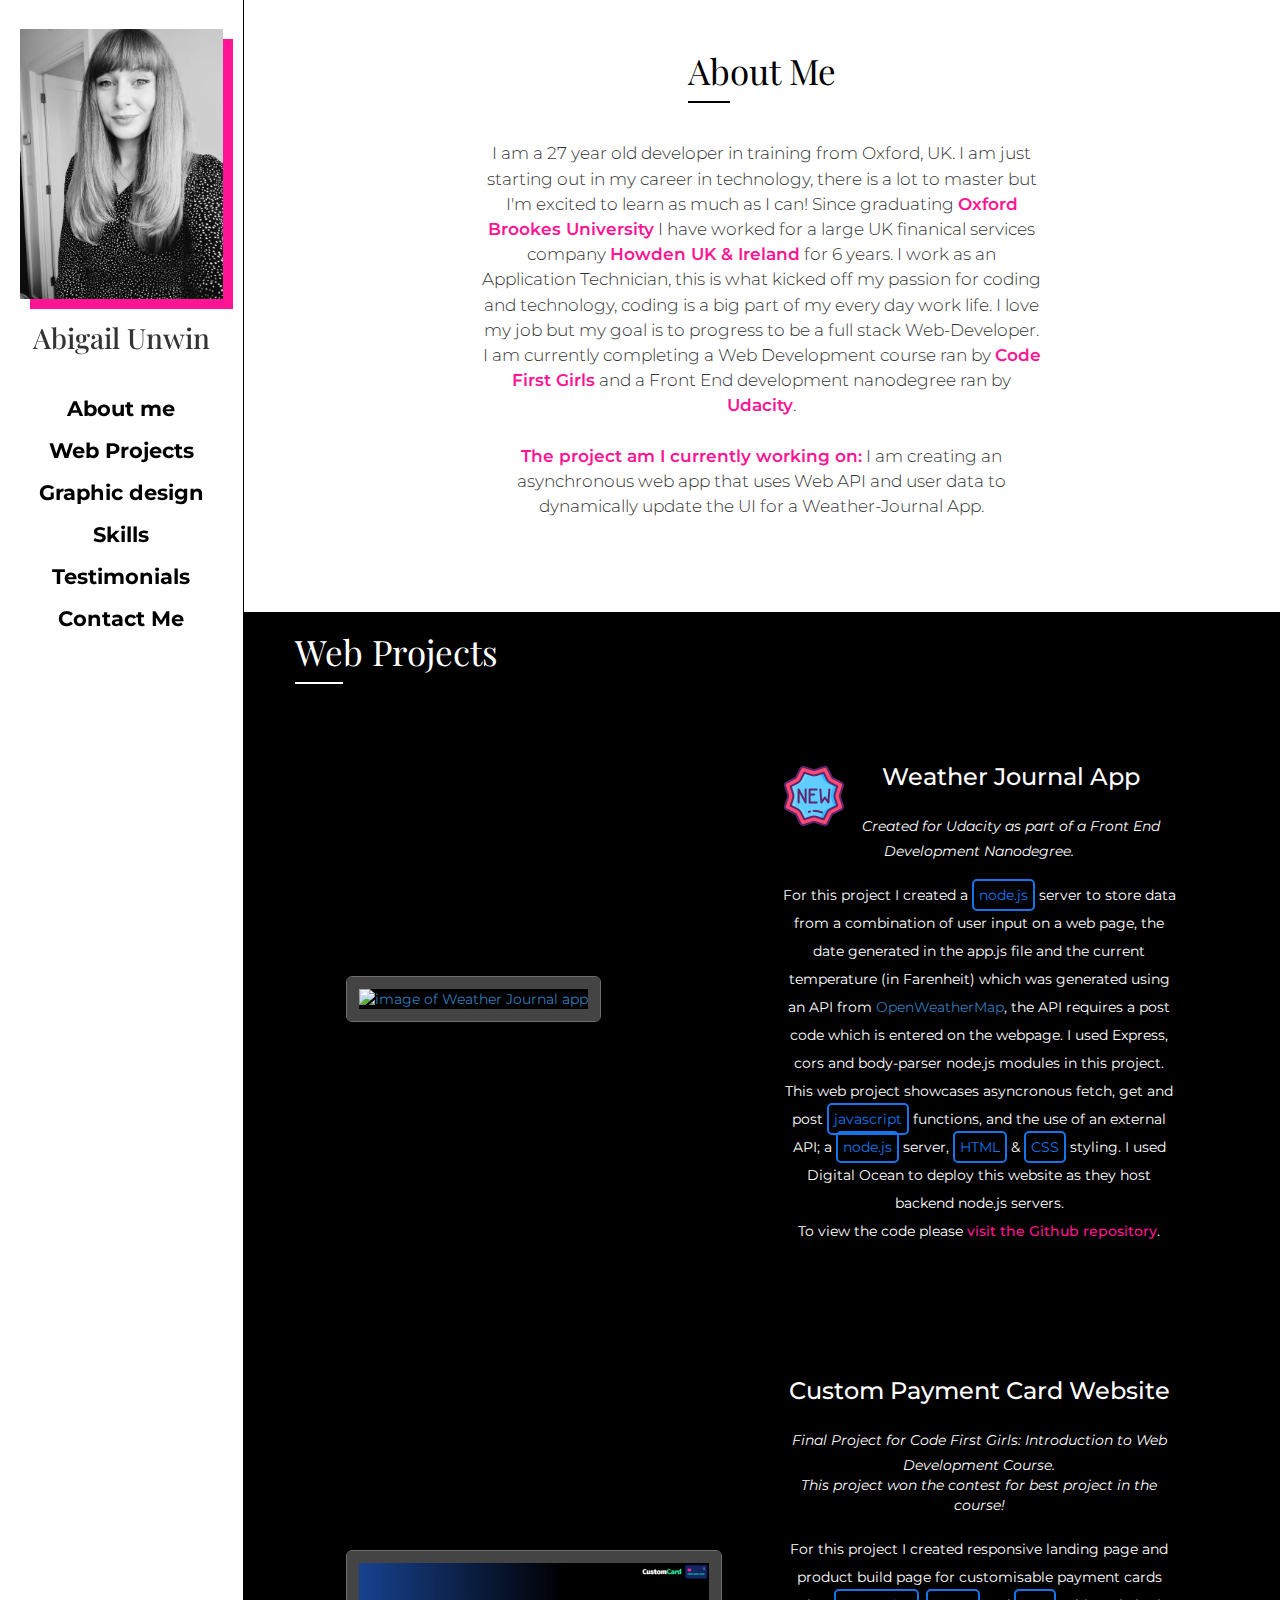
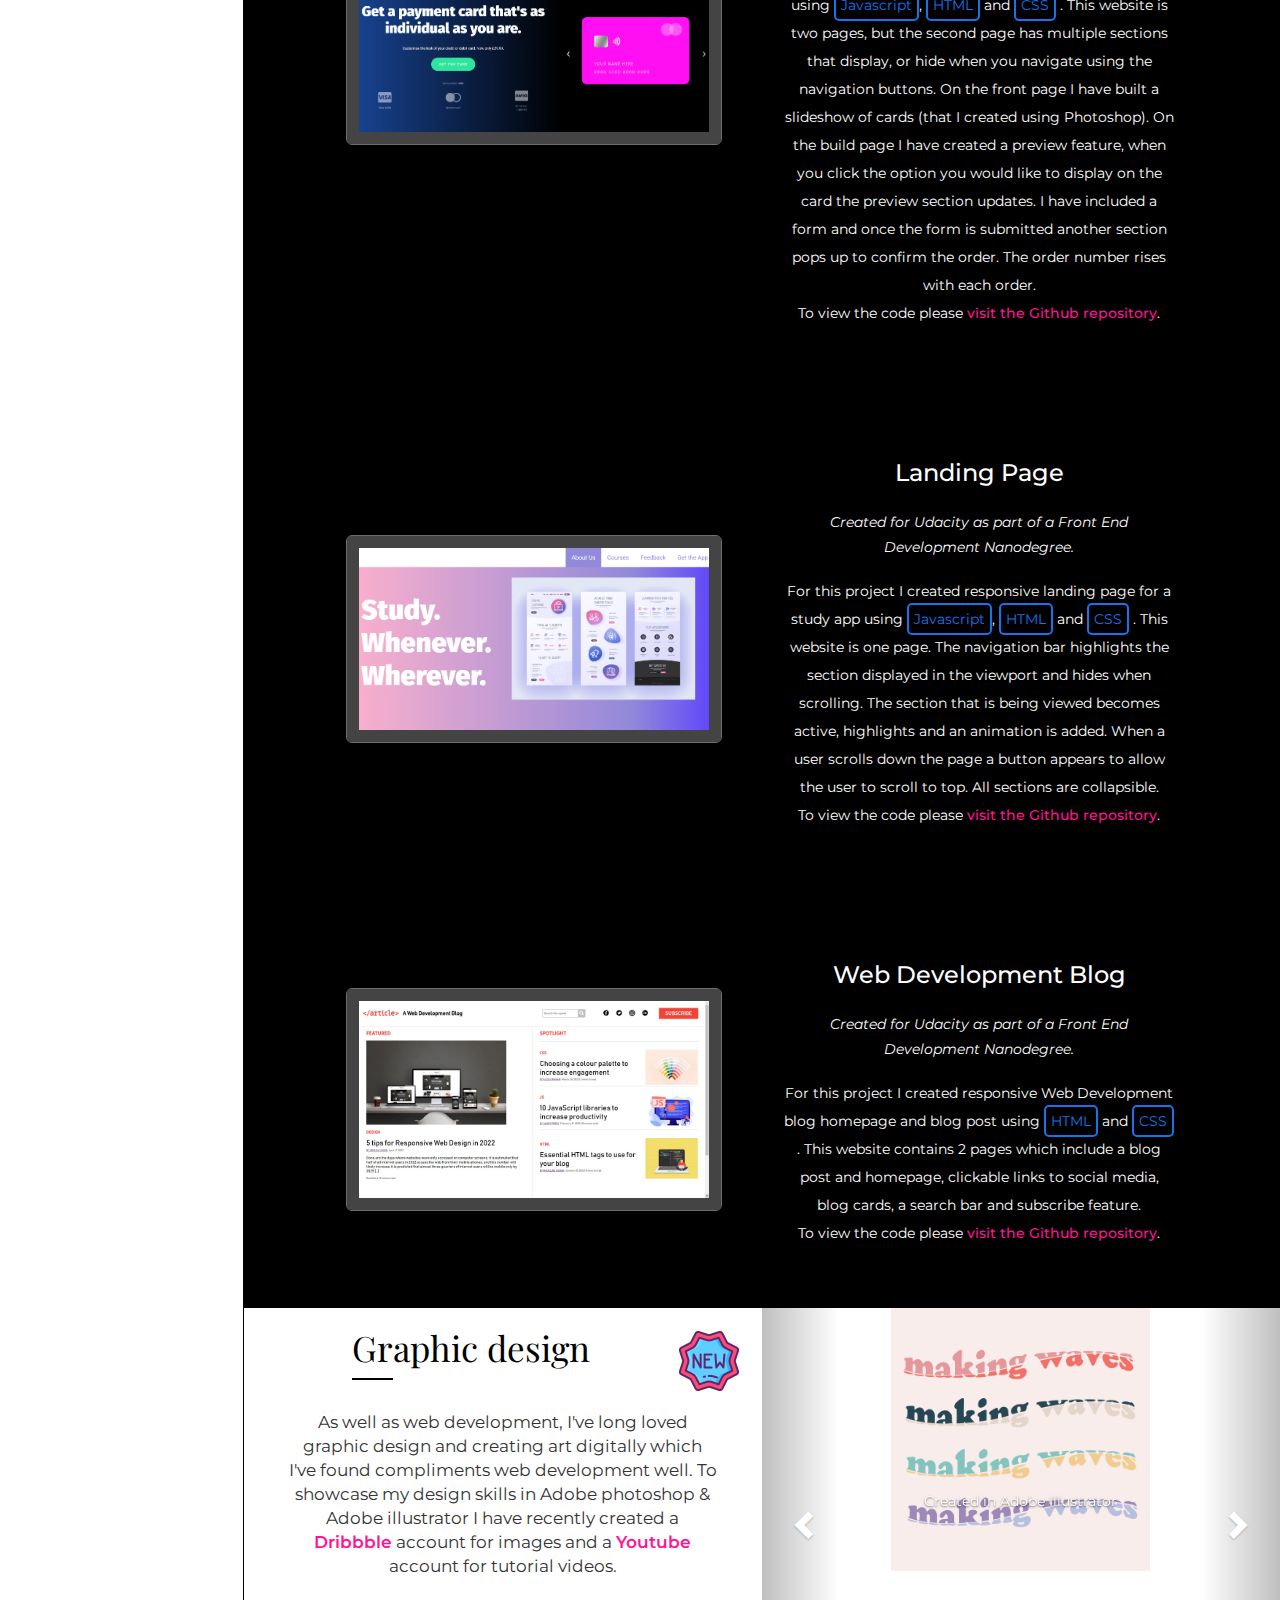
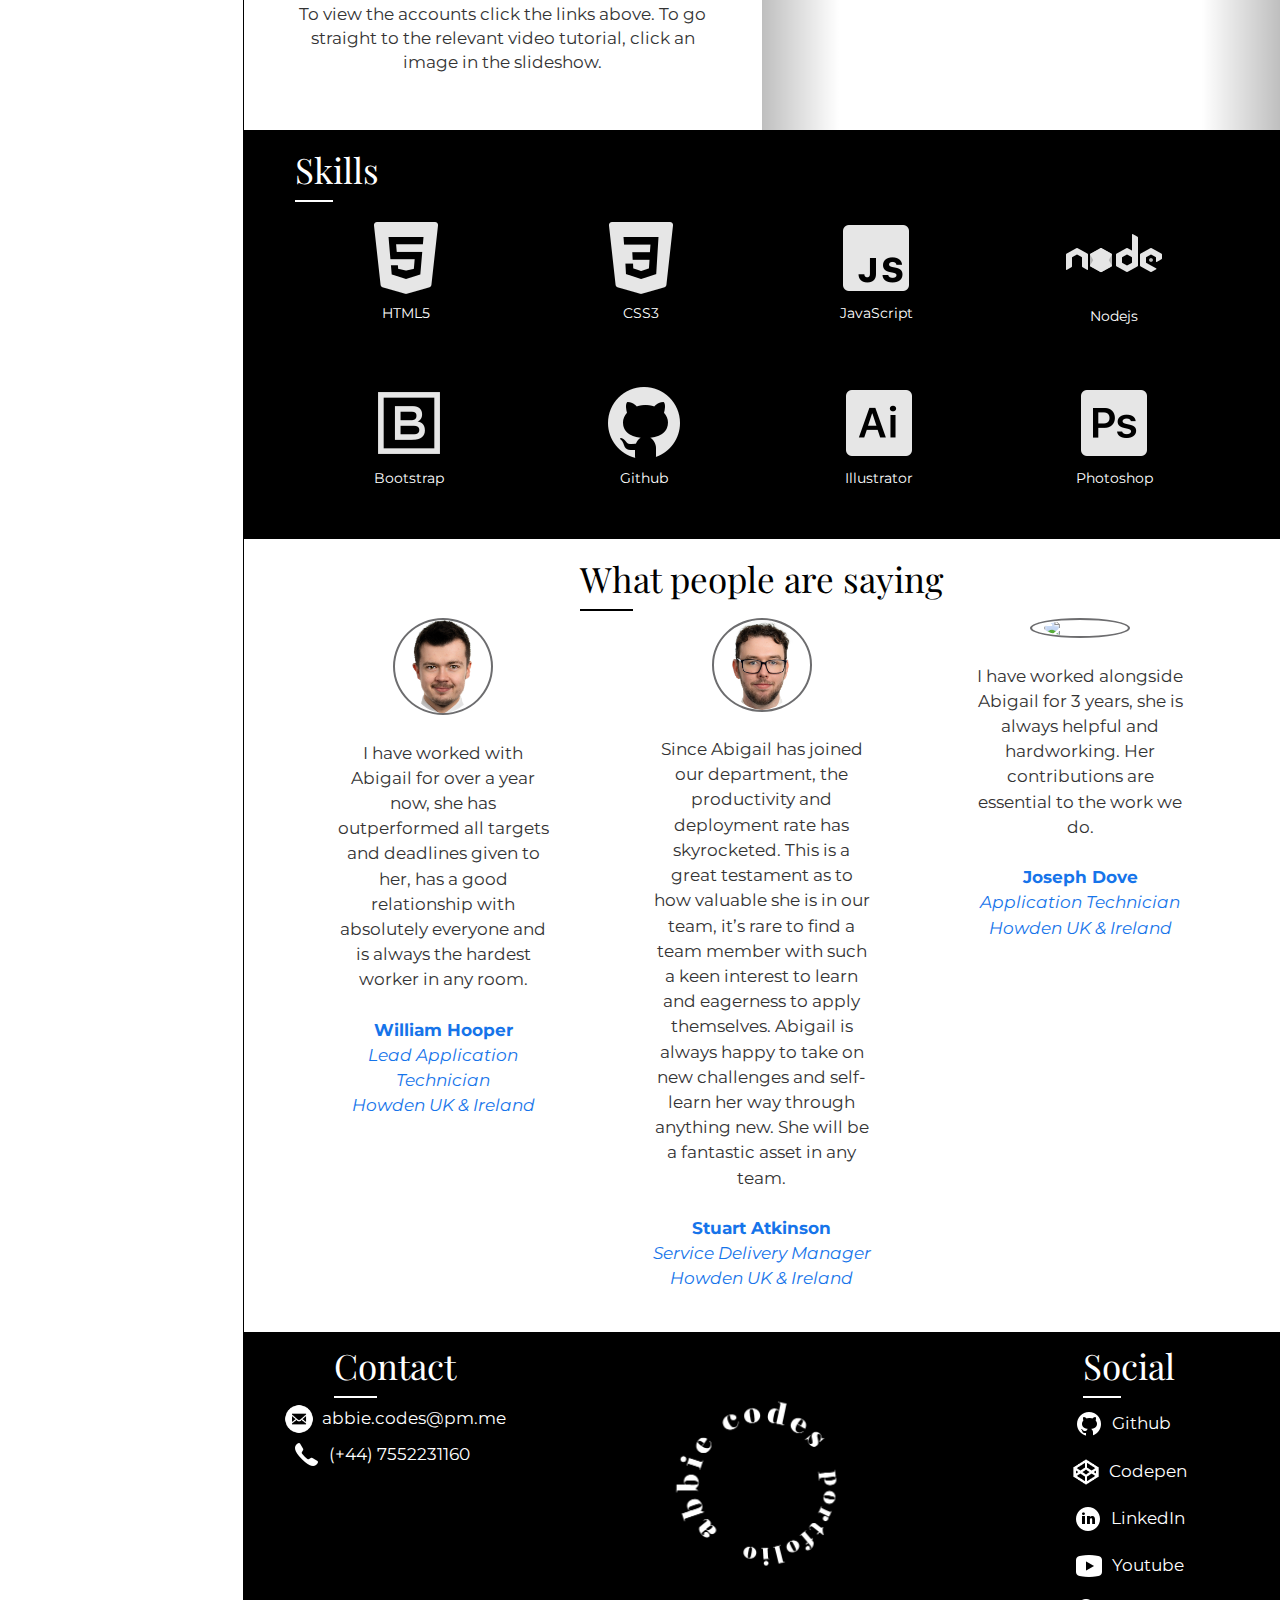
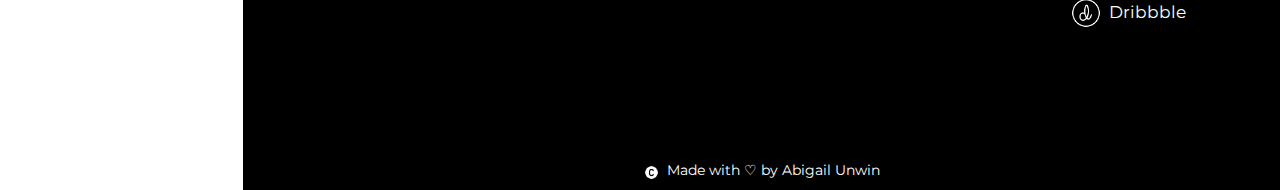
==== commit 70f9a8b0: "Add files via upload" ====
--- a/index.html
+++ b/index.html
@@ -68,14 +68,48 @@
         <div class="projects">
             <div class="project-card">
                 <div class="left-col-project-card">
+                    <a href="https://weather-journal-app-4vfhs.ondigitalocean.app/">
+                        <img class="project-image" src="images/weather-journal-app.jpg"
+                            alt="image of Weather Journal app" width="95%"></a>
+                </div>
+                <div class="right-col-project-card">
+                    <a class="project-name" href="https://weather-journal-app-4vfhs.ondigitalocean.app/">
+                        <h3><img class="new-project" src="images/icons/new.png" alt="new">Weather Journal App
+                        </h3>
+                    </a>
+                    <i>Created for Udacity as part of a Front End Development Nanodegree.</i><br>
+                    <br>
+                    <p>For this project I created a <span class="lang">node.js</span> server to store data from a
+                        combination of user input on a
+                        web page, the date generated in the app.js file and the current temperature (in Farenheit) which
+                        was
+                        generated using an API from <a href="https://openweathermap.org/api">OpenWeatherMap</a>, the API
+                        requires a post code which is entered on the webpage.
+
+                        I used Express, cors and body-parser node.js modules in this project.
+
+                        This web project showcases asyncronous fetch, get and post <span class="lang">javascript</span> functions, and the use of
+                        an external
+                        API; a <span class="lang">node.js</span> server, <span class="lang">HTML</span> & <span class="lang">CSS</span> styling. I used Digital Ocean to deploy this website as they
+                        host
+                        backend node.js servers.
+                        <br>
+                        To view the code please
+                        <a class="github-repository" href="https://github.com/abbie-codes/weather-journal-app">visit the
+                            Github
+                            repository</a>.
+                    </p>
+                </div>
+            </div>
+            <div class="project-card">
+                <div class="left-col-project-card">
                     <a href="https://abbie-codes.github.io/custom-card/">
                         <img class="project-image" src="images/custom-card.png" alt="image of Custom Card landing page"
                             width="95%"></a>
                 </div>
                 <div class="right-col-project-card">
                     <a class="project-name" href="https://abbie-codes.github.io/custom-card/">
-                        <h3><img class="new-project" src="images/icons/new.png" alt="new">Custom Payment Card Website
-                        </h3>
+                        <h3>Custom Payment Card Website</h3>
                     </a>
                     <i>Final Project for Code First Girls: Introduction to Web Development Course.<br>
                         This project won the contest for best project in the course!</i><br>
@@ -161,8 +195,10 @@
                     class="new" src="images/icons/new.png" alt="new"></h2><br>
             <p class="design-description-p">As well as web development, I've long loved graphic design and creating art
                 digitally which I've found compliments web development well.
-                To showcase my design skills in Adobe photoshop & Adobe illustrator I have recently created a <a class="link" href="https://dribbble.com/abbieunwin" target="_blank">Dribbble</a>
-                account for images and a <a class="link" href="https://www.youtube.com/channel/UCmBJnPavAmEraarCgpY2TBw" target="_blank">Youtube</a> account for tutorial videos.
+                To showcase my design skills in Adobe photoshop & Adobe illustrator I have recently created a <a
+                    class="link" href="https://dribbble.com/abbieunwin" target="_blank">Dribbble</a>
+                account for images and a <a class="link" href="https://www.youtube.com/channel/UCmBJnPavAmEraarCgpY2TBw"
+                    target="_blank">Youtube</a> account for tutorial videos.
                 <br><br>
                 To view the accounts click the links above. To go straight to the relevant video tutorial, click an
                 image in the slideshow.
@@ -194,7 +230,8 @@
                 <div class="item">
                     <a href="https://www.youtube.com/watch?v=UZ1Rp2_9cpw">
                         <img src="images/making-waves.png"
-                            alt="Making waves text that repeats four times with wavy effect split in the middle multicolored" height="100%">
+                            alt="Making waves text that repeats four times with wavy effect split in the middle multicolored"
+                            height="100%">
                     </a>
                     <div class="carousel-caption">
                         <p>Created in Adobe Illustrator</p>
@@ -204,7 +241,8 @@
                 <div class="item">
                     <a href="https://www.youtube.com/watch?v=UZ1Rp2_9cpw">
                         <img src="images/making-waves.png"
-                            alt="Making waves text that repeats four times with wavy effect split in the middle multicolored" height="100%">
+                            alt="Making waves text that repeats four times with wavy effect split in the middle multicolored"
+                            height="100%">
                     </a>
                     <div class="carousel-caption">
                         <p>Created in Adobe Illustrator</p>
@@ -214,7 +252,8 @@
                 <div class="item">
                     <a href="https://www.youtube.com/watch?v=UZ1Rp2_9cpw">
                         <img src="images/making-waves.png"
-                            alt="Making waves text that repeats four times with wavy effect split in the middle multicolored" height="100%">
+                            alt="Making waves text that repeats four times with wavy effect split in the middle multicolored"
+                            height="100%">
                     </a>
                     <div class="carousel-caption">
                         <p>Created in Adobe Illustrator</p>
--- a/CSS/styles.css
+++ b/CSS/styles.css
@@ -133,6 +133,7 @@
     line-height: 1.5em;
 }
 
+.link,
 .current-project,
 .about-me > a:active,
 .about-me > a {
@@ -191,4 +192,4 @@
 .icon-descriptor > a {
     color: white;
     text-decoration: none;
-}
+}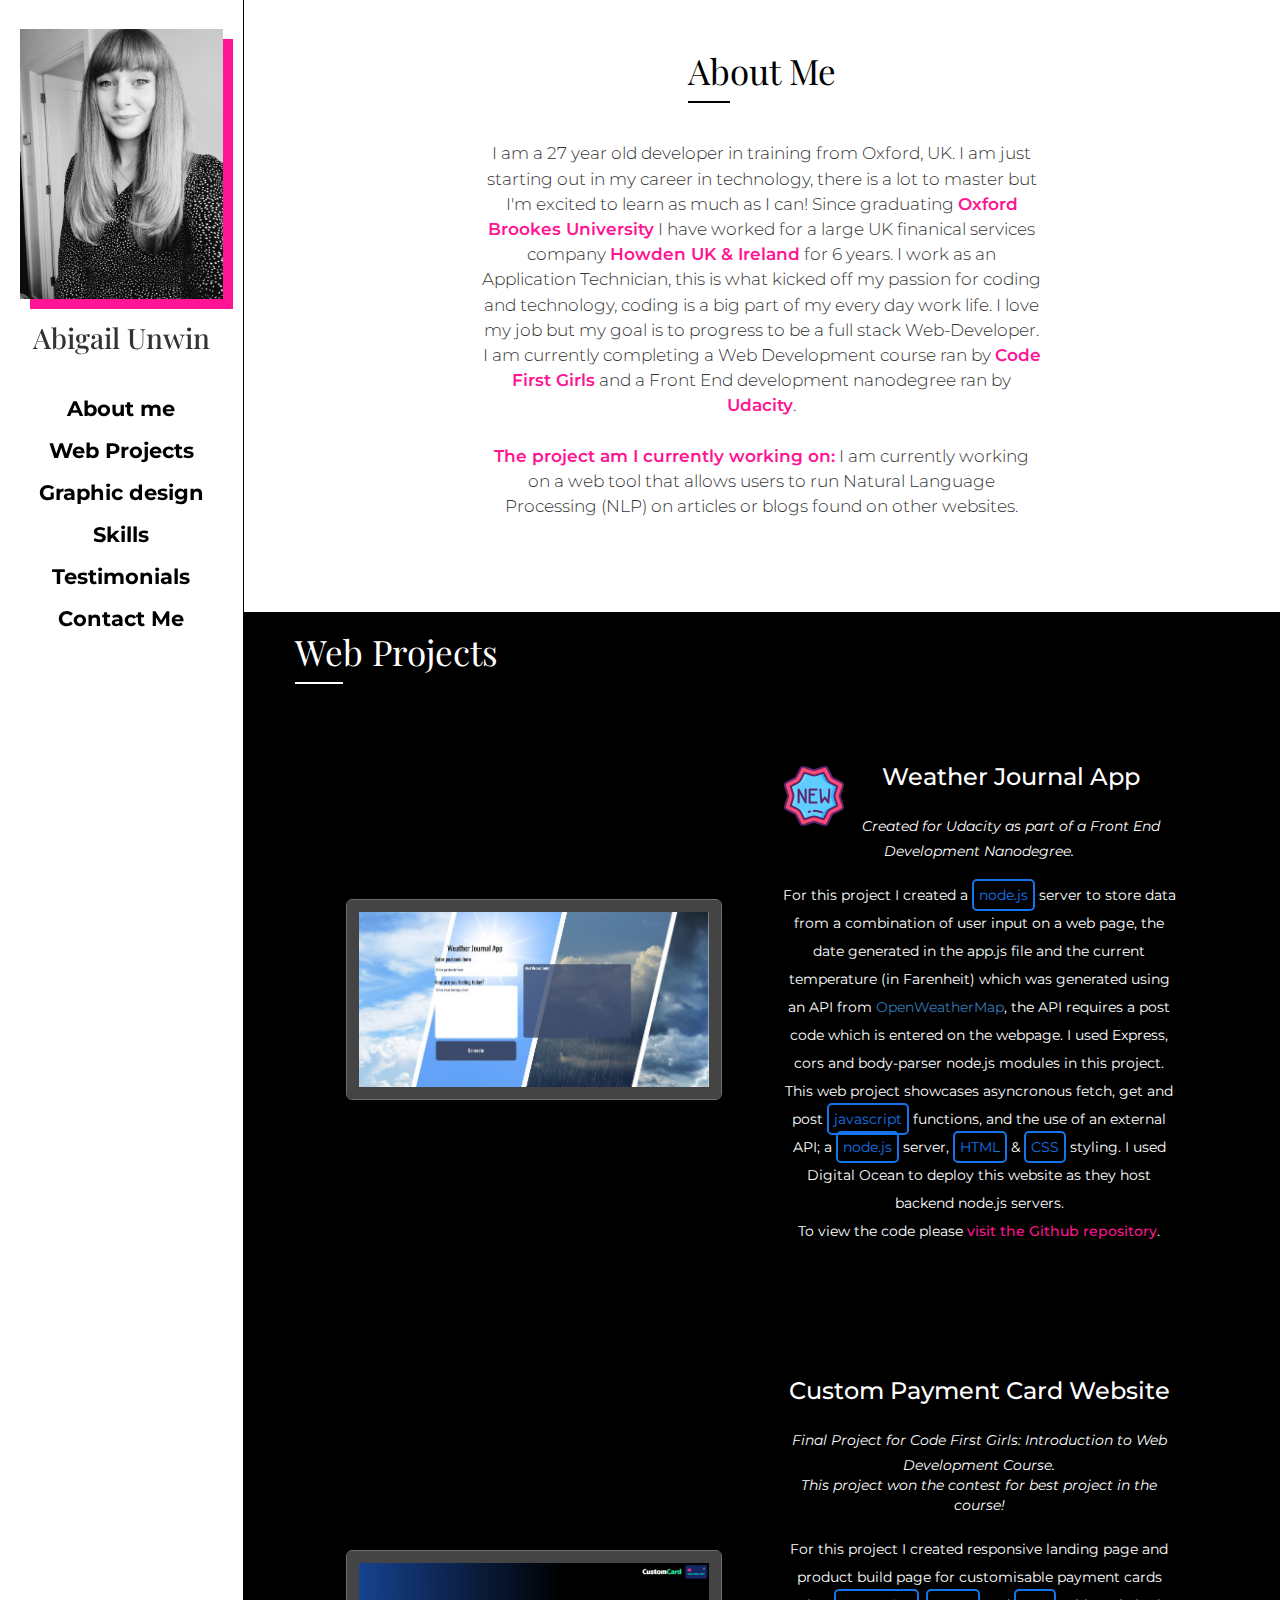
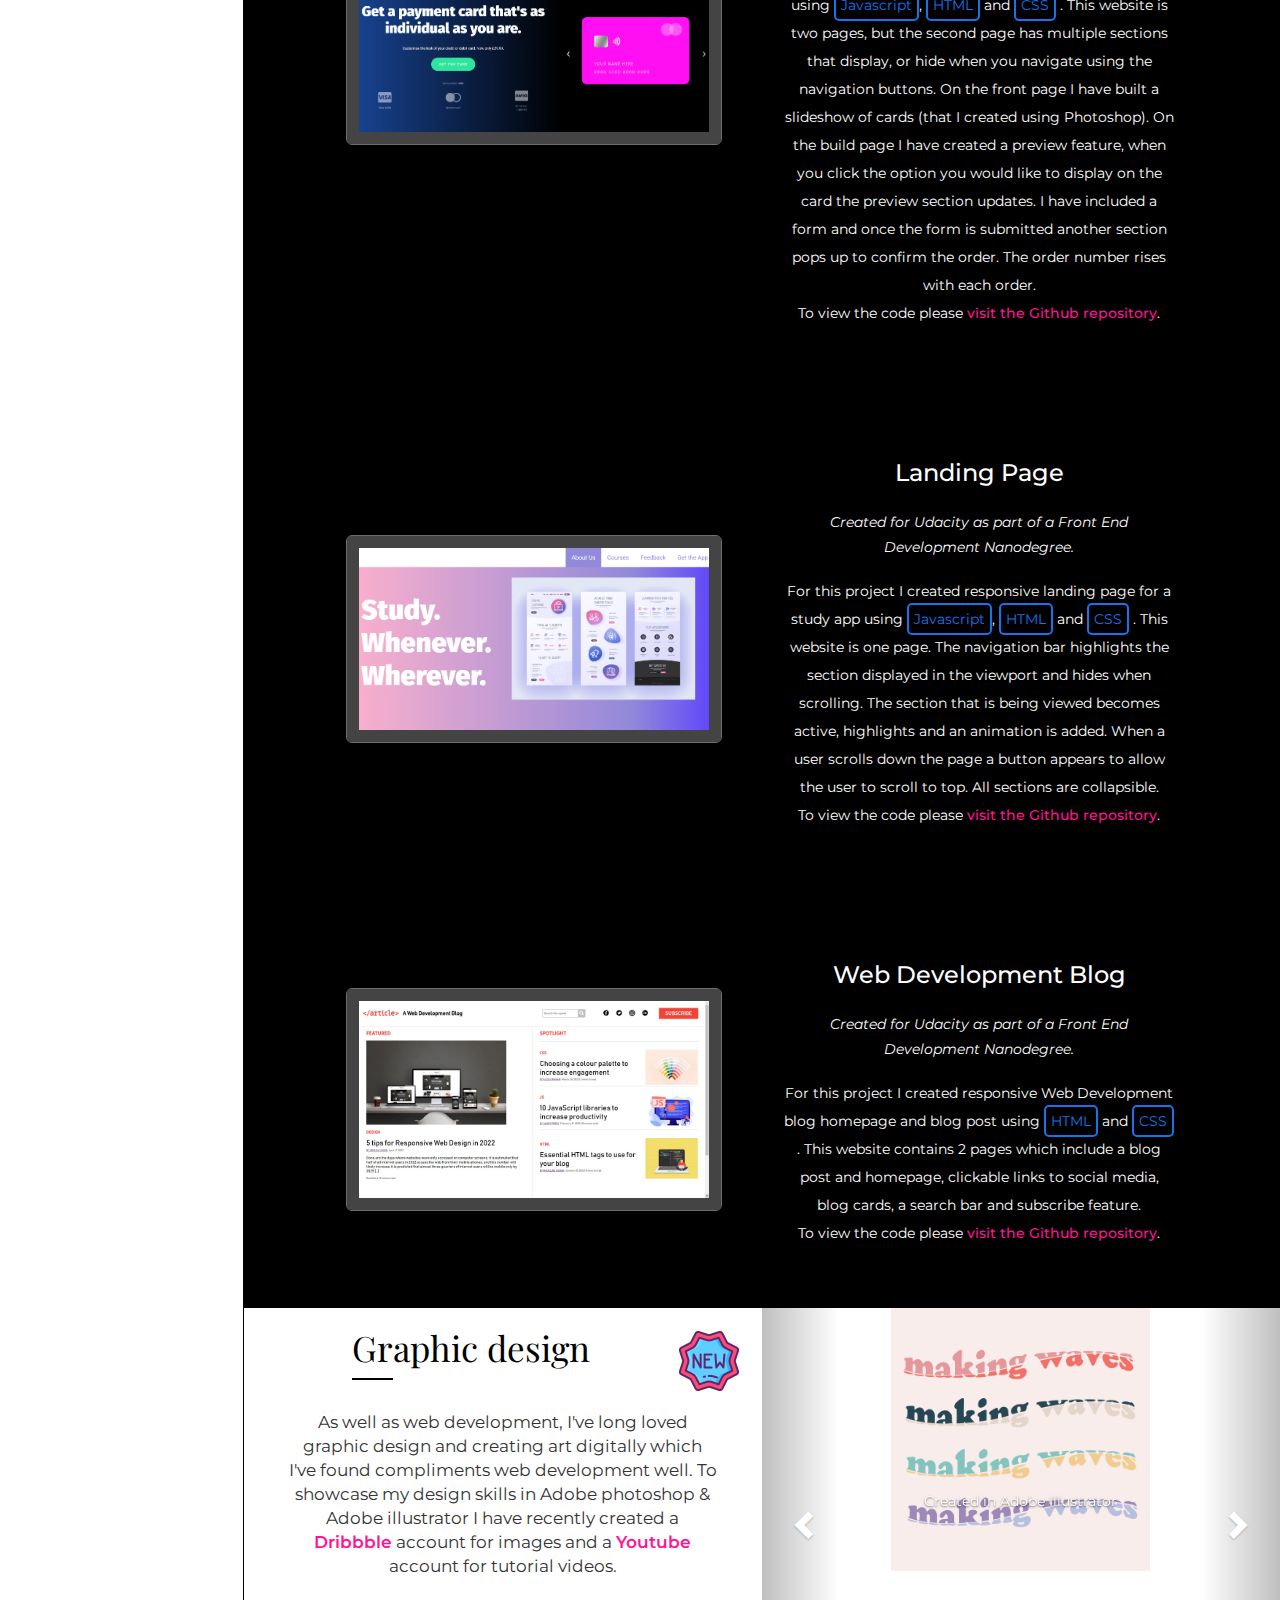
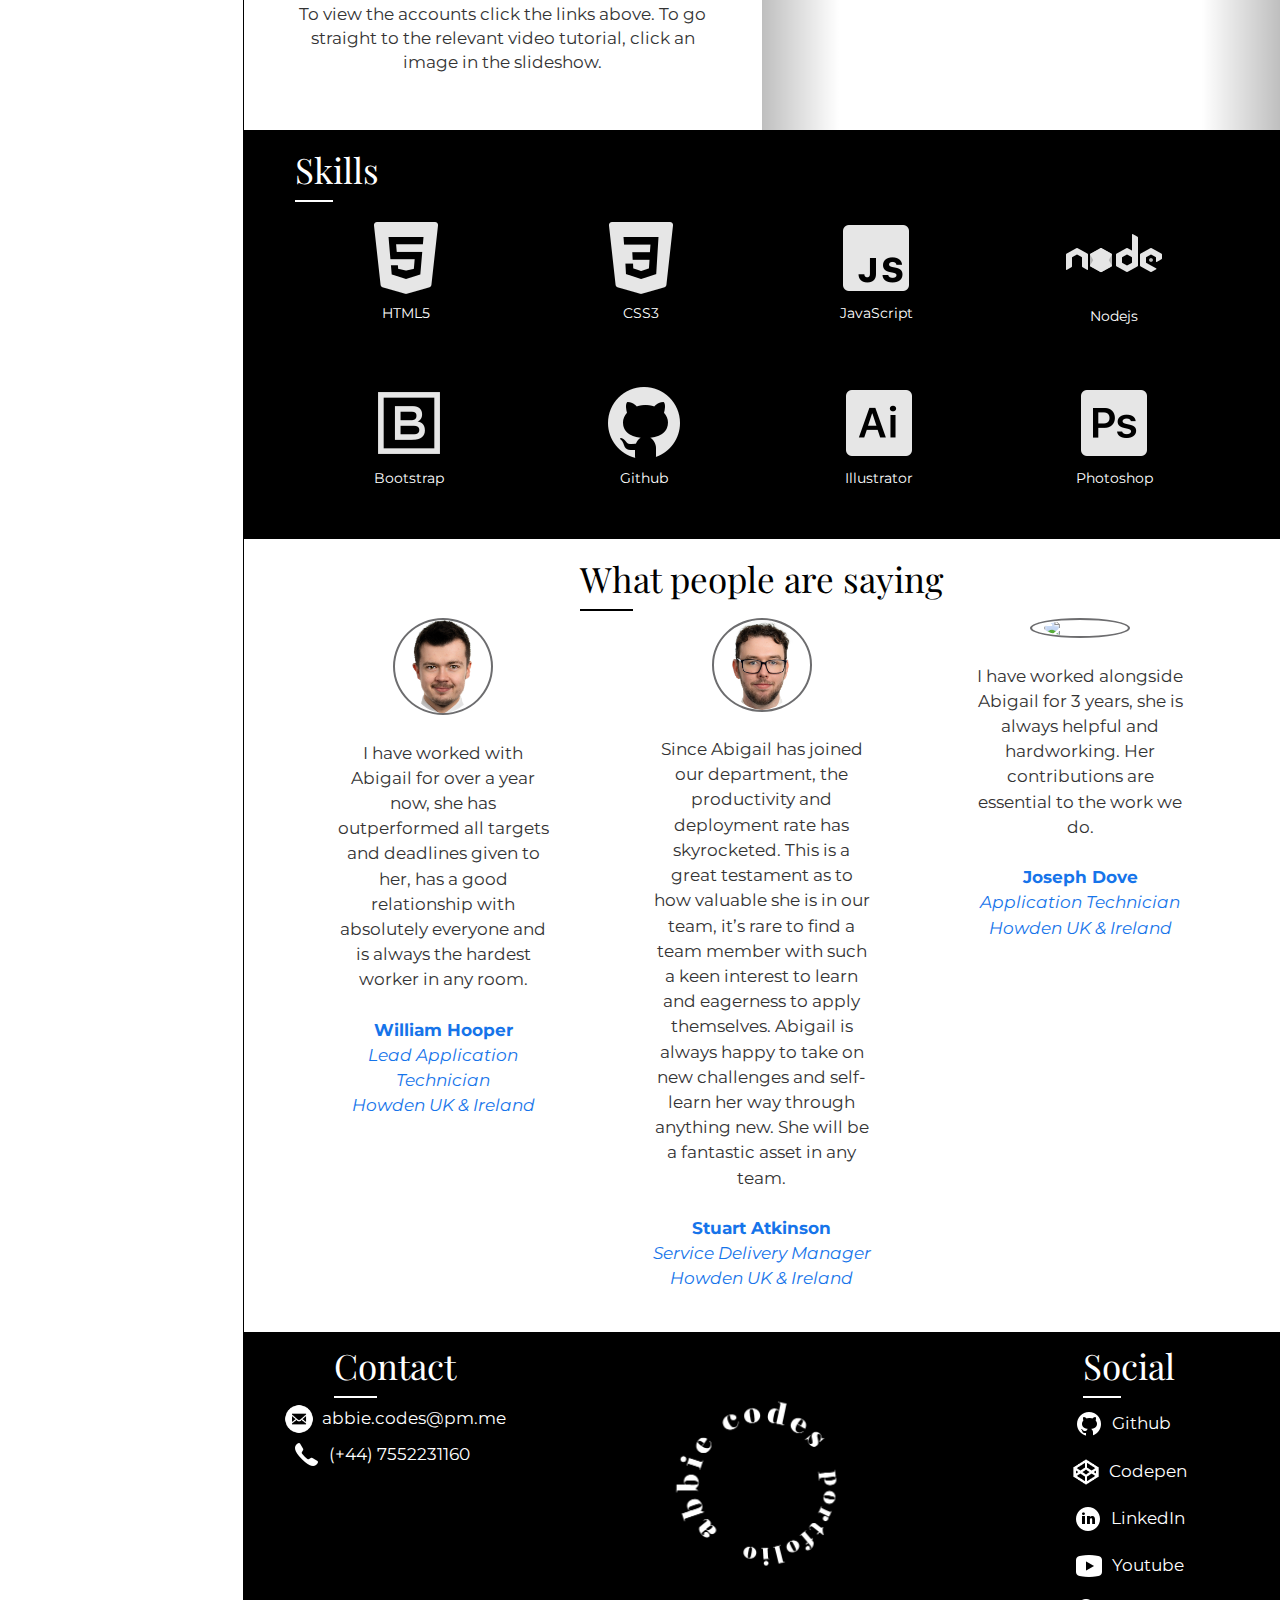
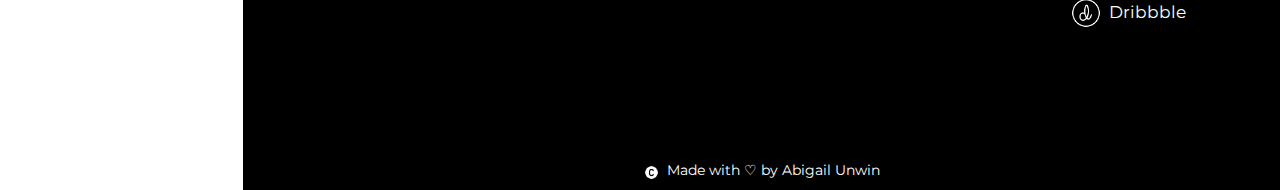
==== commit 72fbd4ec: "Update index.html" ====
--- a/index.html
+++ b/index.html
@@ -57,8 +57,8 @@
             ran by <a
                 href="https://www.udacity.com/course/front-end-web-developer-nanodegree--nd0011?utm_source=gsem_brand&utm_medium=ads_r&utm_campaign=12906460312_c_individuals&utm_term=121838871739&utm_keyword=udacity%20front%20end_e&gclid=CjwKCAjw4ayUBhA4EiwATWyBrqVFnnVUpAnf2r1iGQ95xTxOIpW04v_8TKuYKuVAc_D9p9ez-XQKbBoCvZEQAvD_BwE">Udacity</a>.
             <br><br>
-            <span class="current-project">The project am I currently working on:</span> I am creating an asynchronous
-            web app that uses Web API and user data to dynamically update the UI for a Weather-Journal App.
+            <span class="current-project">The project am I currently working on:</span> I am currently working on a web tool that allows users to run 
+            Natural Language Processing (NLP) on articles or blogs found on other websites.
         </p>
     </section>
     <section id="projects-container">
@@ -404,4 +404,4 @@
     </script>
 </body>
 
-</html>+</html>
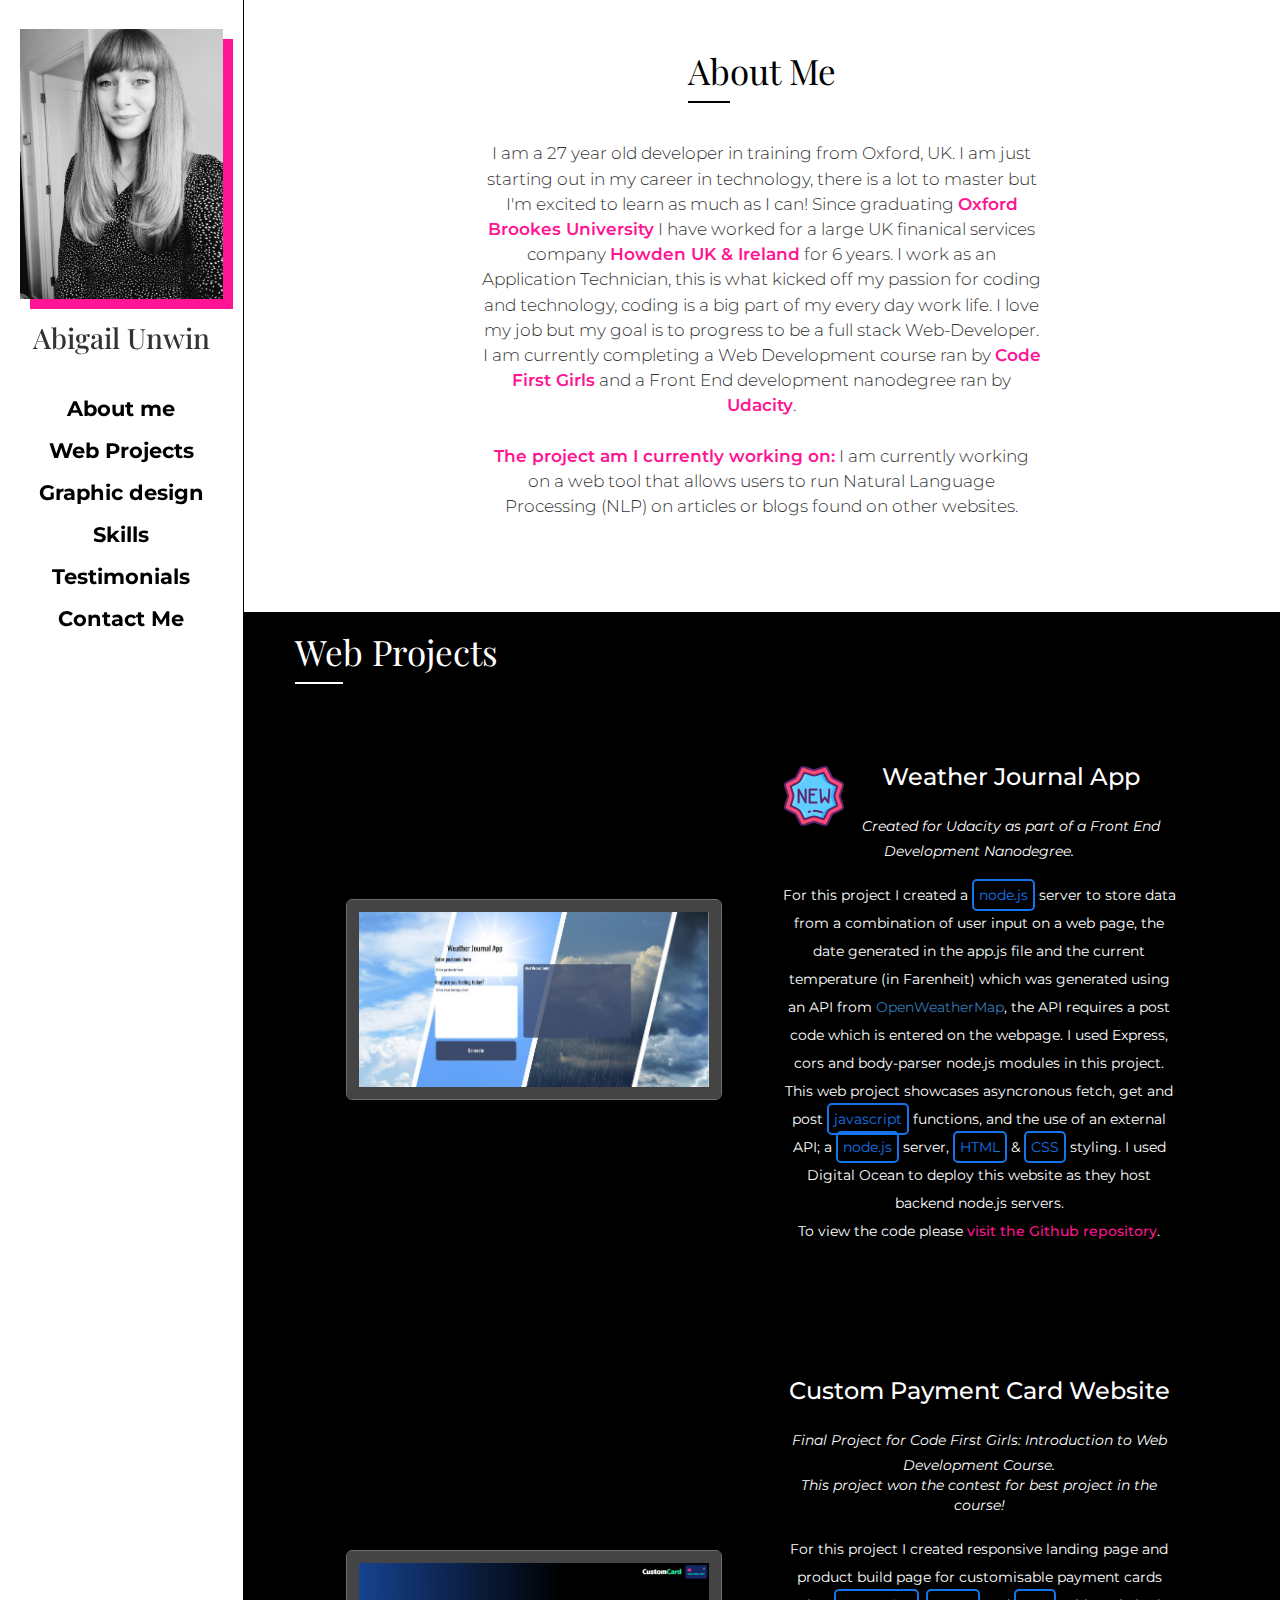
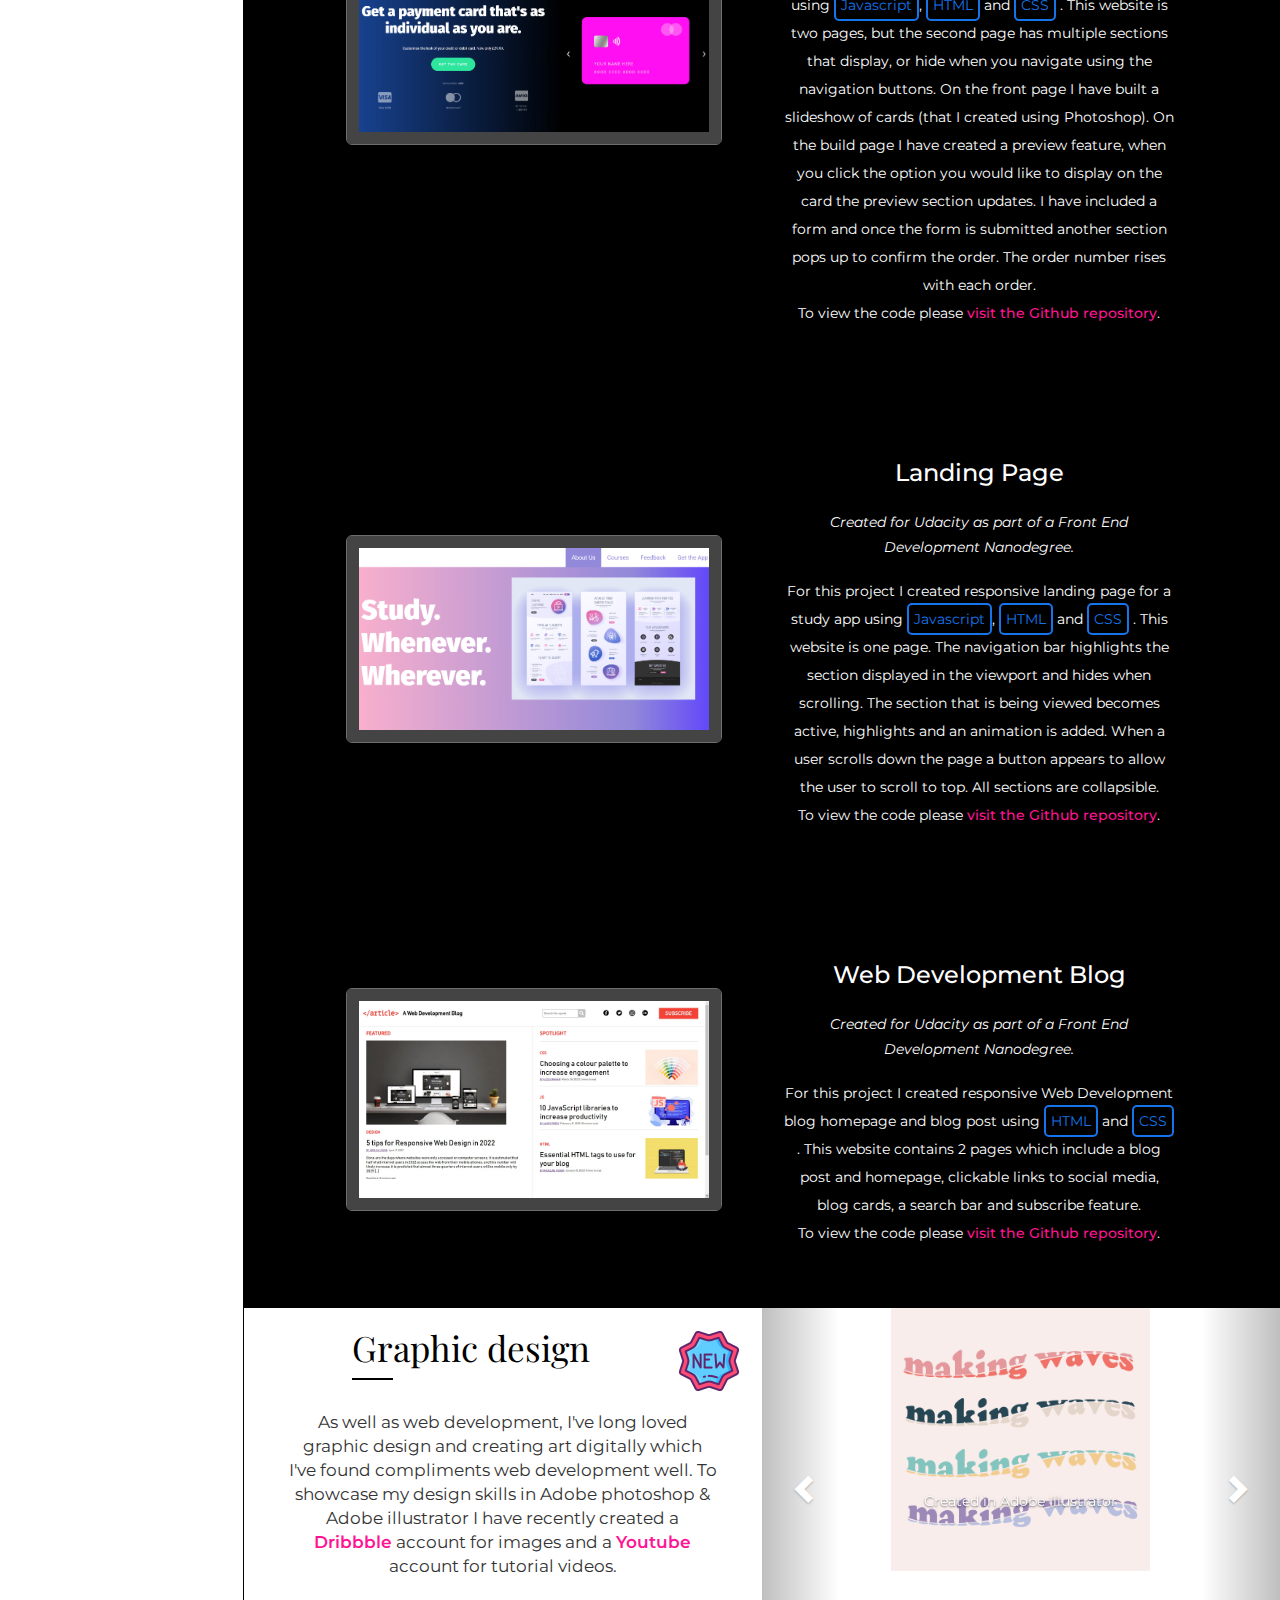
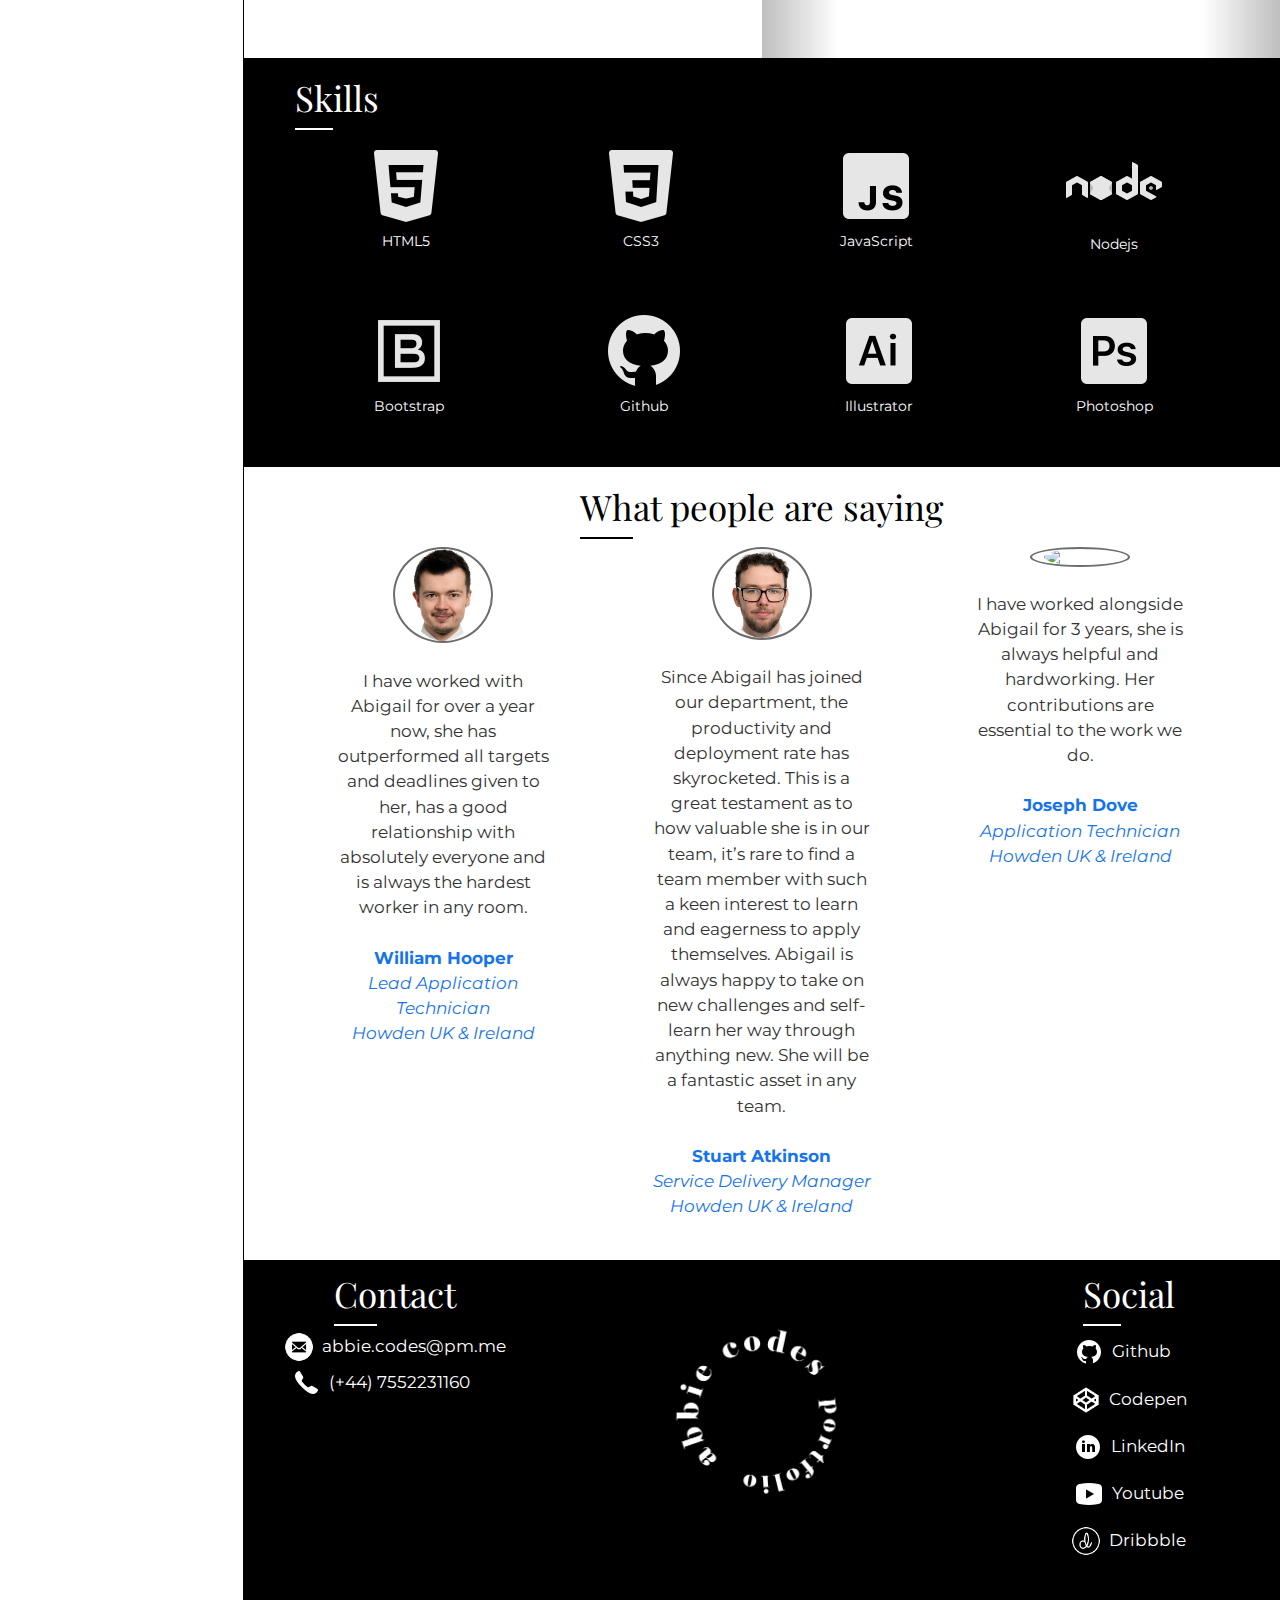
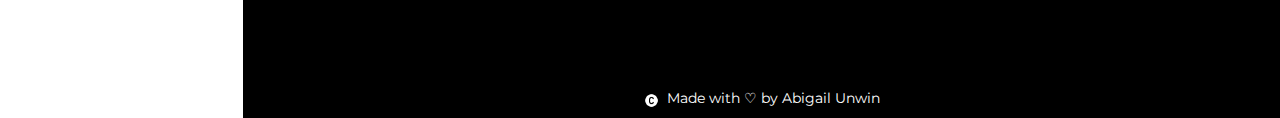
==== commit bf48676c: "Add files via upload" ====
--- a/index.html
+++ b/index.html
@@ -200,8 +200,6 @@
                 account for images and a <a class="link" href="https://www.youtube.com/channel/UCmBJnPavAmEraarCgpY2TBw"
                     target="_blank">Youtube</a> account for tutorial videos.
                 <br><br>
-                To view the accounts click the links above. To go straight to the relevant video tutorial, click an
-                image in the slideshow.
             </p>
         </div>
 
@@ -228,10 +226,10 @@
                 </div>
 
                 <div class="item">
-                    <a href="https://www.youtube.com/watch?v=UZ1Rp2_9cpw">
-                        <img src="images/making-waves.png"
-                            alt="Making waves text that repeats four times with wavy effect split in the middle multicolored"
-                            height="100%">
+                    <a href="https://youtu.be/Iecolteg4WQ">
+                        <img src="images/stranger-things.png"
+                            alt="Neon Text"
+                            height="100%" width="100%">
                     </a>
                     <div class="carousel-caption">
                         <p>Created in Adobe Illustrator</p>
@@ -239,9 +237,9 @@
                 </div>
 
                 <div class="item">
-                    <a href="https://www.youtube.com/watch?v=UZ1Rp2_9cpw">
-                        <img src="images/making-waves.png"
-                            alt="Making waves text that repeats four times with wavy effect split in the middle multicolored"
+                    <a href="https://dribbble.com/abbieunwin">
+                        <img src="images/A.jpg"
+                            alt="Letter A repeated in different patterns"
                             height="100%">
                     </a>
                     <div class="carousel-caption">
@@ -250,9 +248,9 @@
                 </div>
 
                 <div class="item">
-                    <a href="https://www.youtube.com/watch?v=UZ1Rp2_9cpw">
-                        <img src="images/making-waves.png"
-                            alt="Making waves text that repeats four times with wavy effect split in the middle multicolored"
+                    <a href="https://youtu.be/Iecolteg4WQ">
+                        <img src="images/stranger-things.png"
+                            alt="Neon Text"
                             height="100%">
                     </a>
                     <div class="carousel-caption">
@@ -404,4 +402,4 @@
     </script>
 </body>
 
-</html>
+</html>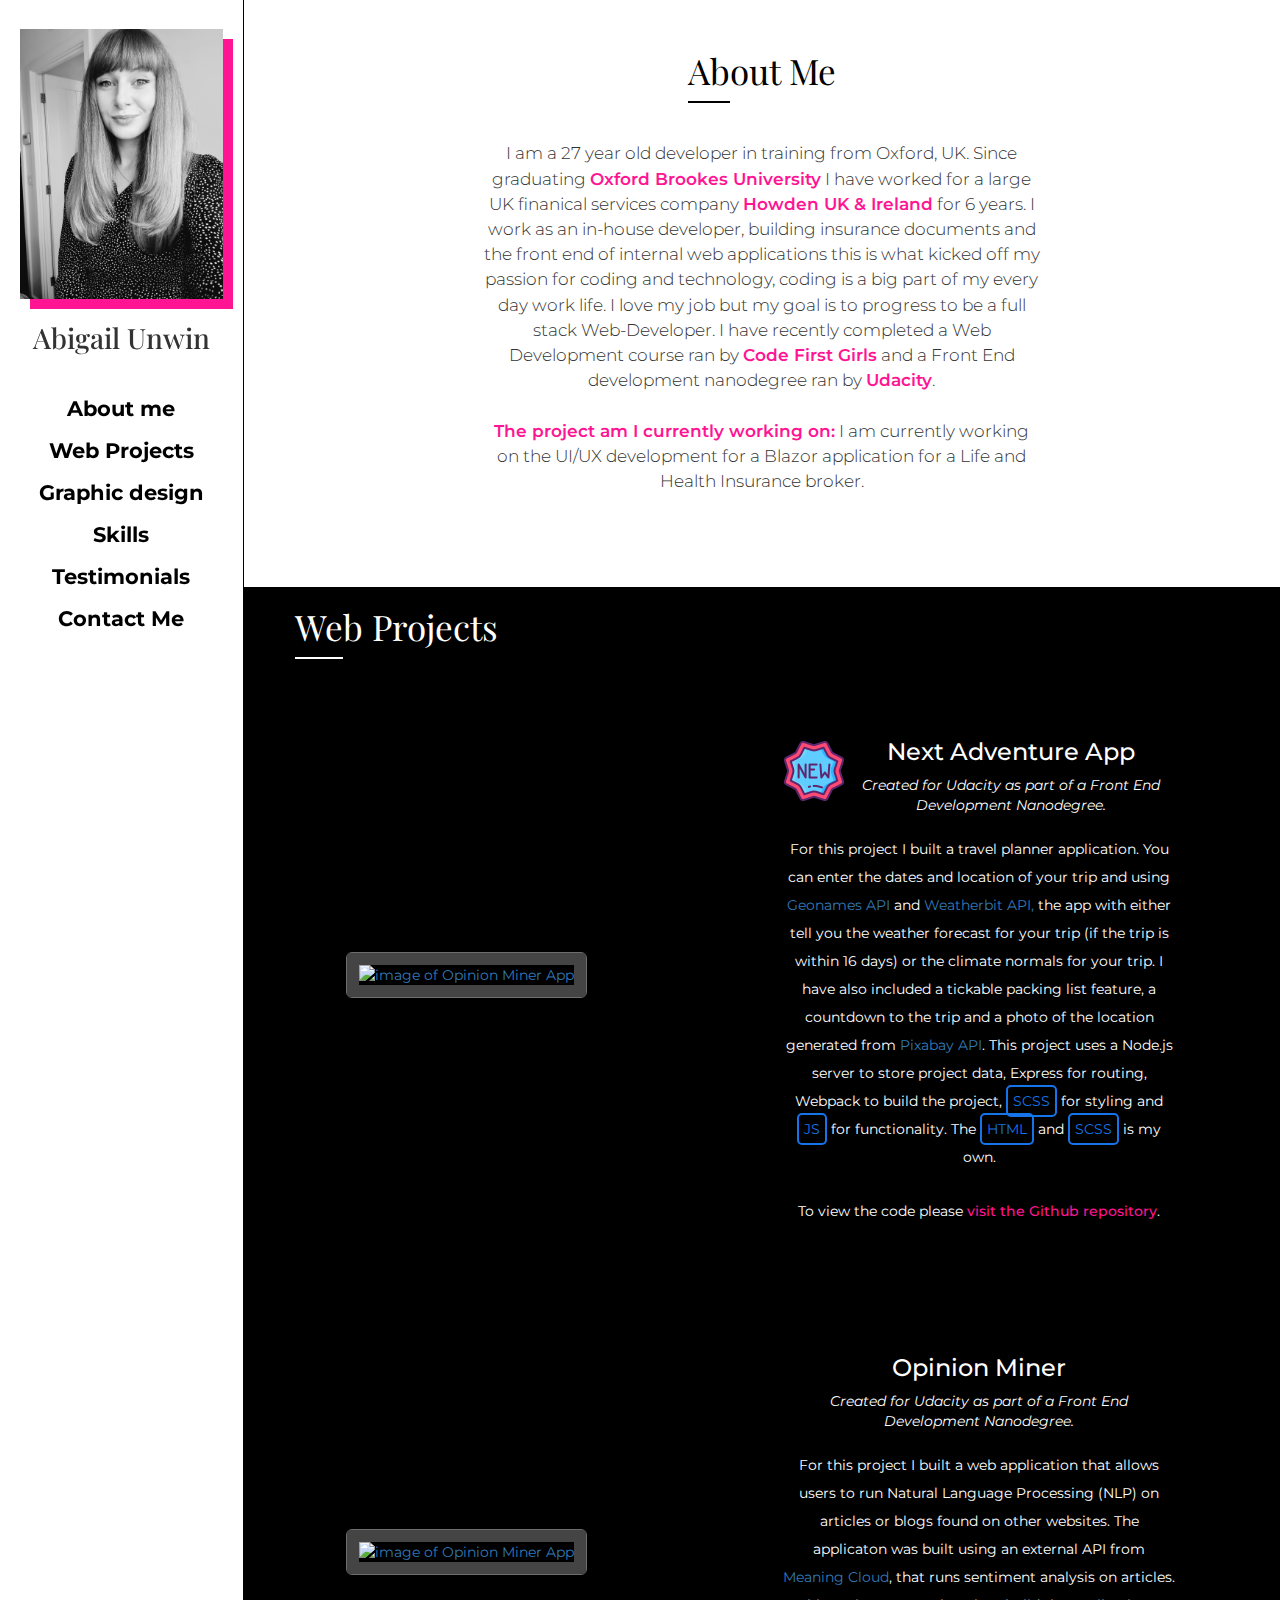
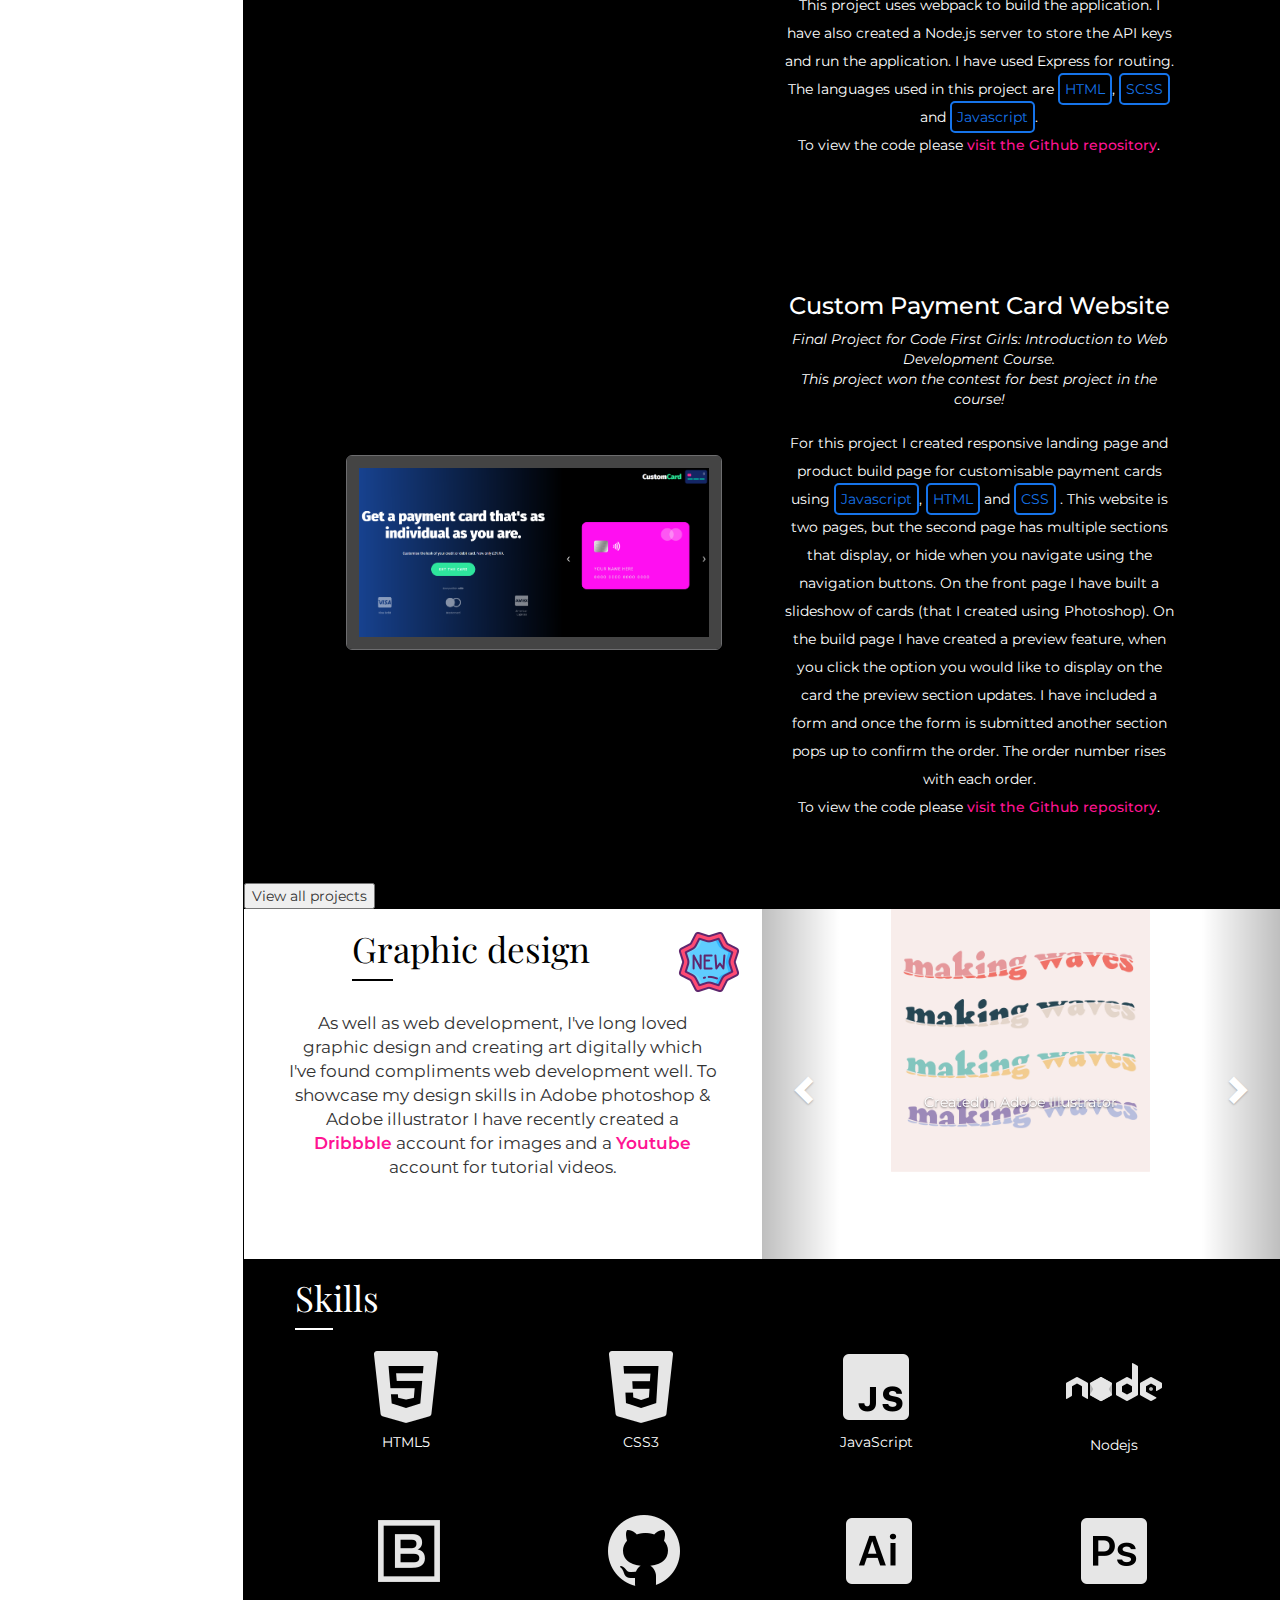
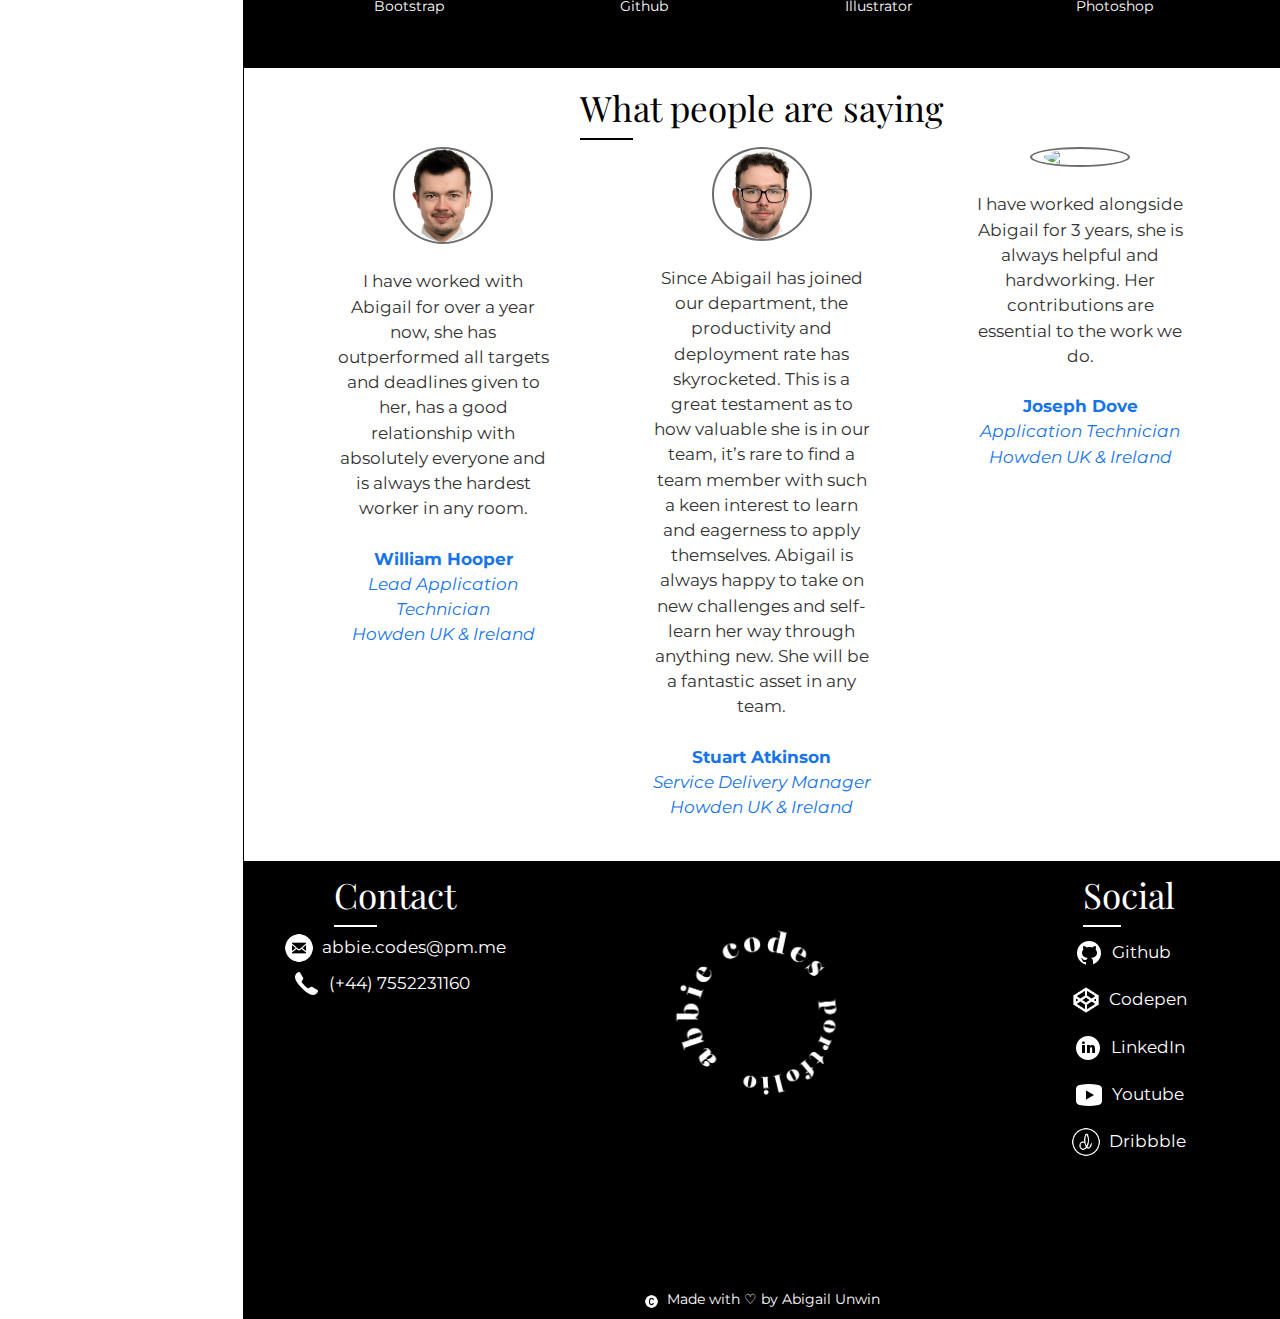
==== commit 8fd2660b: "Add files via upload" ====
--- a/index.html
+++ b/index.html
@@ -43,22 +43,21 @@
         <h2 class="section-title" class="about-me-title"><span class="underline">Ab</span>out Me</h2><br>
         <p class="about-me">
             I am a 27 year old developer in training from Oxford, UK.
-            I am just starting out in my career in technology,
-            there is a lot to master but I'm excited to learn as much as I can!
             Since graduating <a href="https://www.brookes.ac.uk/">Oxford Brookes University</a> I have worked
             for a large UK finanical services company <a href="https://www.howdengroup.com/uk-en">Howden UK &
                 Ireland</a>
-            for 6 years. I work as an Application Technician, this is what kicked off my passion for coding and
+            for 6 years. I work as an in-house developer, building insurance documents and the front end of internal web
+            applications this is what kicked off my passion for coding and
             technology,
             coding is a big part of my every day work life. I love my job but my goal is to progress to be a full stack
-            Web-Developer. I am currently completing a Web Development course ran by <a
+            Web-Developer. I have recently completed a Web Development course ran by <a
                 href="https://codefirstgirls.com/">Code First
                 Girls</a> and a Front End development nanodegree
             ran by <a
                 href="https://www.udacity.com/course/front-end-web-developer-nanodegree--nd0011?utm_source=gsem_brand&utm_medium=ads_r&utm_campaign=12906460312_c_individuals&utm_term=121838871739&utm_keyword=udacity%20front%20end_e&gclid=CjwKCAjw4ayUBhA4EiwATWyBrqVFnnVUpAnf2r1iGQ95xTxOIpW04v_8TKuYKuVAc_D9p9ez-XQKbBoCvZEQAvD_BwE">Udacity</a>.
             <br><br>
-            <span class="current-project">The project am I currently working on:</span> I am currently working on a web tool that allows users to run 
-            Natural Language Processing (NLP) on articles or blogs found on other websites.
+            <span class="current-project">The project am I currently working on:</span> I am currently working on the
+            UI/UX development for a Blazor application for a Life and Health Insurance broker.
         </p>
     </section>
     <section id="projects-container">
@@ -68,34 +67,56 @@
         <div class="projects">
             <div class="project-card">
                 <div class="left-col-project-card">
-                    <a href="https://weather-journal-app-4vfhs.ondigitalocean.app/">
-                        <img class="project-image" src="images/weather-journal-app.jpg"
-                            alt="image of Weather Journal app" width="95%"></a>
+                    <a href="https://your-next-adventure.netlify.app/">
+                        <img class="project-image" src="images/next-adventure.jpg" alt="image of Opinion Miner App"
+                            width="95%"></a>
                 </div>
                 <div class="right-col-project-card">
-                    <a class="project-name" href="https://weather-journal-app-4vfhs.ondigitalocean.app/">
-                        <h3><img class="new-project" src="images/icons/new.png" alt="new">Weather Journal App
-                        </h3>
-                    </a>
+                    <a class="project-name" href="https://your-next-adventure.netlify.app"></a>
+                    <h3><img class="new-project" src="images/icons/new.png" alt="new">Next Adventure App
+                    </h3>
                     <i>Created for Udacity as part of a Front End Development Nanodegree.</i><br>
                     <br>
-                    <p>For this project I created a <span class="lang">node.js</span> server to store data from a
-                        combination of user input on a
-                        web page, the date generated in the app.js file and the current temperature (in Farenheit) which
-                        was
-                        generated using an API from <a href="https://openweathermap.org/api">OpenWeatherMap</a>, the API
-                        requires a post code which is entered on the webpage.
-
-                        I used Express, cors and body-parser node.js modules in this project.
-
-                        This web project showcases asyncronous fetch, get and post <span class="lang">javascript</span> functions, and the use of
-                        an external
-                        API; a <span class="lang">node.js</span> server, <span class="lang">HTML</span> & <span class="lang">CSS</span> styling. I used Digital Ocean to deploy this website as they
-                        host
-                        backend node.js servers.
+                    <p>For this project I built a travel planner application. You can enter the dates and location of
+                        your trip and using <a href="http://www.geonames.org/export/web-services.html">Geonames API</a>
+                        and <a href="https://www.weatherbit.io/api">Weatherbit API, </a>the app with
+                        either tell you the weather forecast for your trip (if the trip is within 16 days) or the
+                        climate normals for your trip.
+                        I have also included a tickable packing list feature, a countdown to the trip and a photo of the
+                        location generated from <a href="https://pixabay.com/api/docs/">Pixabay API</a>. This project
+                        uses a Node.js server to store project data, Express for routing,
+                        Webpack to build the project, <span class="lang">SCSS</span> for styling and <span class="lang">JS</span> for functionality. The <span class="lang">HTML</span> and
+                        <span class="lang">SCSS</span> is my own.</p>
+                    <br>
+                    To view the code please
+                    <a class="github-repository" href="https://github.com/abbie-codes/next-adventure-travel-app">visit
+                        the
+                        Github
+                        repository</a>.
+                    </p>
+                </div>
+            </div>
+            <div class="project-card">
+                <div class="left-col-project-card">
+                    <a href="https://opinion-miner.netlify.app">
+                        <img class="project-image" src="images/OpinionMiner.jpg" alt="image of Opinion Miner App"
+                            width="95%"></a>
+                </div>
+                <div class="right-col-project-card">
+                    <h3>Opinion Miner</h3>
+                    <i>Created for Udacity as part of a Front End Development Nanodegree.</i><br>
+                    <br>
+                    <p>For this project I built a web application that allows users to run Natural Language Processing
+                        (NLP) on articles or blogs found on other websites.
+                        The applicaton was built using an external API from <a
+                            href="https://www.meaningcloud.com/developer/apis">Meaning Cloud</a>, that runs sentiment
+                        analysis on articles.
+                        This project uses webpack to build the application. I have also created a Node.js server to
+                        store the API keys and run the application. I have used Express for routing.
+                        The languages used in this project are <span class="lang">HTML</span>, <span class="lang">SCSS</span> and <span class="lang">Javascript</span>.
                         <br>
                         To view the code please
-                        <a class="github-repository" href="https://github.com/abbie-codes/weather-journal-app">visit the
+                        <a class="github-repository" href="https://github.com/abbie-codes/opinion-miner">visit the
                             Github
                             repository</a>.
                     </p>
@@ -108,9 +129,7 @@
                             width="95%"></a>
                 </div>
                 <div class="right-col-project-card">
-                    <a class="project-name" href="https://abbie-codes.github.io/custom-card/">
-                        <h3>Custom Payment Card Website</h3>
-                    </a>
+                    <h3>Custom Payment Card Website</h3>
                     <i>Final Project for Code First Girls: Introduction to Web Development Course.<br>
                         This project won the contest for best project in the course!</i><br>
                     <br>
@@ -130,63 +149,10 @@
                     </p>
                 </div>
             </div>
-            <div class="projects">
-                <div class="project-card">
-                    <div class="left-col-project-card">
-                        <a href="https://abbie-codes.github.io/landing-page/">
-                            <img class="project-image" src="images/landing-page.png" alt="image of landing page"
-                                width="95%"></a>
-                    </div>
-                    <div class="right-col-project-card">
-                        <a class="project-name" href="https://abbie-codes.github.io/landing-page/">
-                            <h3>Landing Page</h3>
-                        </a>
-                        <i>Created for Udacity as part of a Front End Development Nanodegree.</i><br>
-                        <br>
-                        <p>For this project I created responsive landing page for a study app using <span
-                                class="lang">Javascript</span>, <span class="lang">HTML</span>
-                            and <span class="lang">CSS</span> . This website is one page. The navigation bar highlights
-                            the
-                            section displayed in the viewport and hides when scrolling. The section that is being viewed
-                            becomes active, highlights and an animation is added. When a user scrolls down the page a
-                            button
-                            appears to allow the user to scroll to top. All sections are collapsible.
-                            <br>
-                            To view the code please
-                            <a class="github-repository" href="https://github.com/abbie-codes/landing-page">visit the
-                                Github
-                                repository</a>.
-                        </p>
-                    </div>
-                </div>
-                <div class="project-card">
-                    <div class="left-col-project-card">
-                        <a href="https://abbie-codes.github.io/article-blog/">
-                            <img class="project-image" src="images/article-blog.jpg" alt="image of blog website"
-                                width="95%"></a>
-                    </div>
-                    <div class="right-col-project-card">
-                        <a class="project-name" href="https://abbie-codes.github.io/article-blog/">
-                            <h3>Web Development Blog</h3>
-                        </a>
-                        <i>Created for Udacity as part of a Front End Development Nanodegree.</i><br>
-                        <br>
-                        <p>For this project I created responsive Web Development blog homepage and blog post using <span
-                                class="lang">HTML</span>
-                            and <span class="lang">CSS</span> . This website contains 2 pages which include a blog post
-                            and
-                            homepage,
-                            clickable links to social media, blog cards, a search
-                            bar and subscribe feature.
-                            <br>
-                            To view the code please
-                            <a class="github-repository" href="https://github.com/abbie-codes/article-blog">visit the
-                                Github
-                                repository</a>.
-                        </p>
-                    </div>
-                </div>
-            </div>
+        </div>
+        <div class="all-projects-button-container">
+            <button class="all-projects-button" onclick="location.href = 'projects.html';">View all projects</button>
+        </div>
     </section>
 
     <section id="design-container">
@@ -227,9 +193,7 @@
 
                 <div class="item">
                     <a href="https://youtu.be/Iecolteg4WQ">
-                        <img src="images/stranger-things.png"
-                            alt="Neon Text"
-                            height="100%" width="100%">
+                        <img src="images/stranger-things.png" alt="Neon Text" height="100%" width="100%">
                     </a>
                     <div class="carousel-caption">
                         <p>Created in Adobe Illustrator</p>
@@ -238,9 +202,7 @@
 
                 <div class="item">
                     <a href="https://dribbble.com/abbieunwin">
-                        <img src="images/A.jpg"
-                            alt="Letter A repeated in different patterns"
-                            height="100%">
+                        <img src="images/A.jpg" alt="Letter A repeated in different patterns" height="100%">
                     </a>
                     <div class="carousel-caption">
                         <p>Created in Adobe Illustrator</p>
@@ -249,9 +211,7 @@
 
                 <div class="item">
                     <a href="https://youtu.be/Iecolteg4WQ">
-                        <img src="images/stranger-things.png"
-                            alt="Neon Text"
-                            height="100%">
+                        <img src="images/stranger-things.png" alt="Neon Text" height="100%">
                     </a>
                     <div class="carousel-caption">
                         <p>Created in Adobe Illustrator</p>
